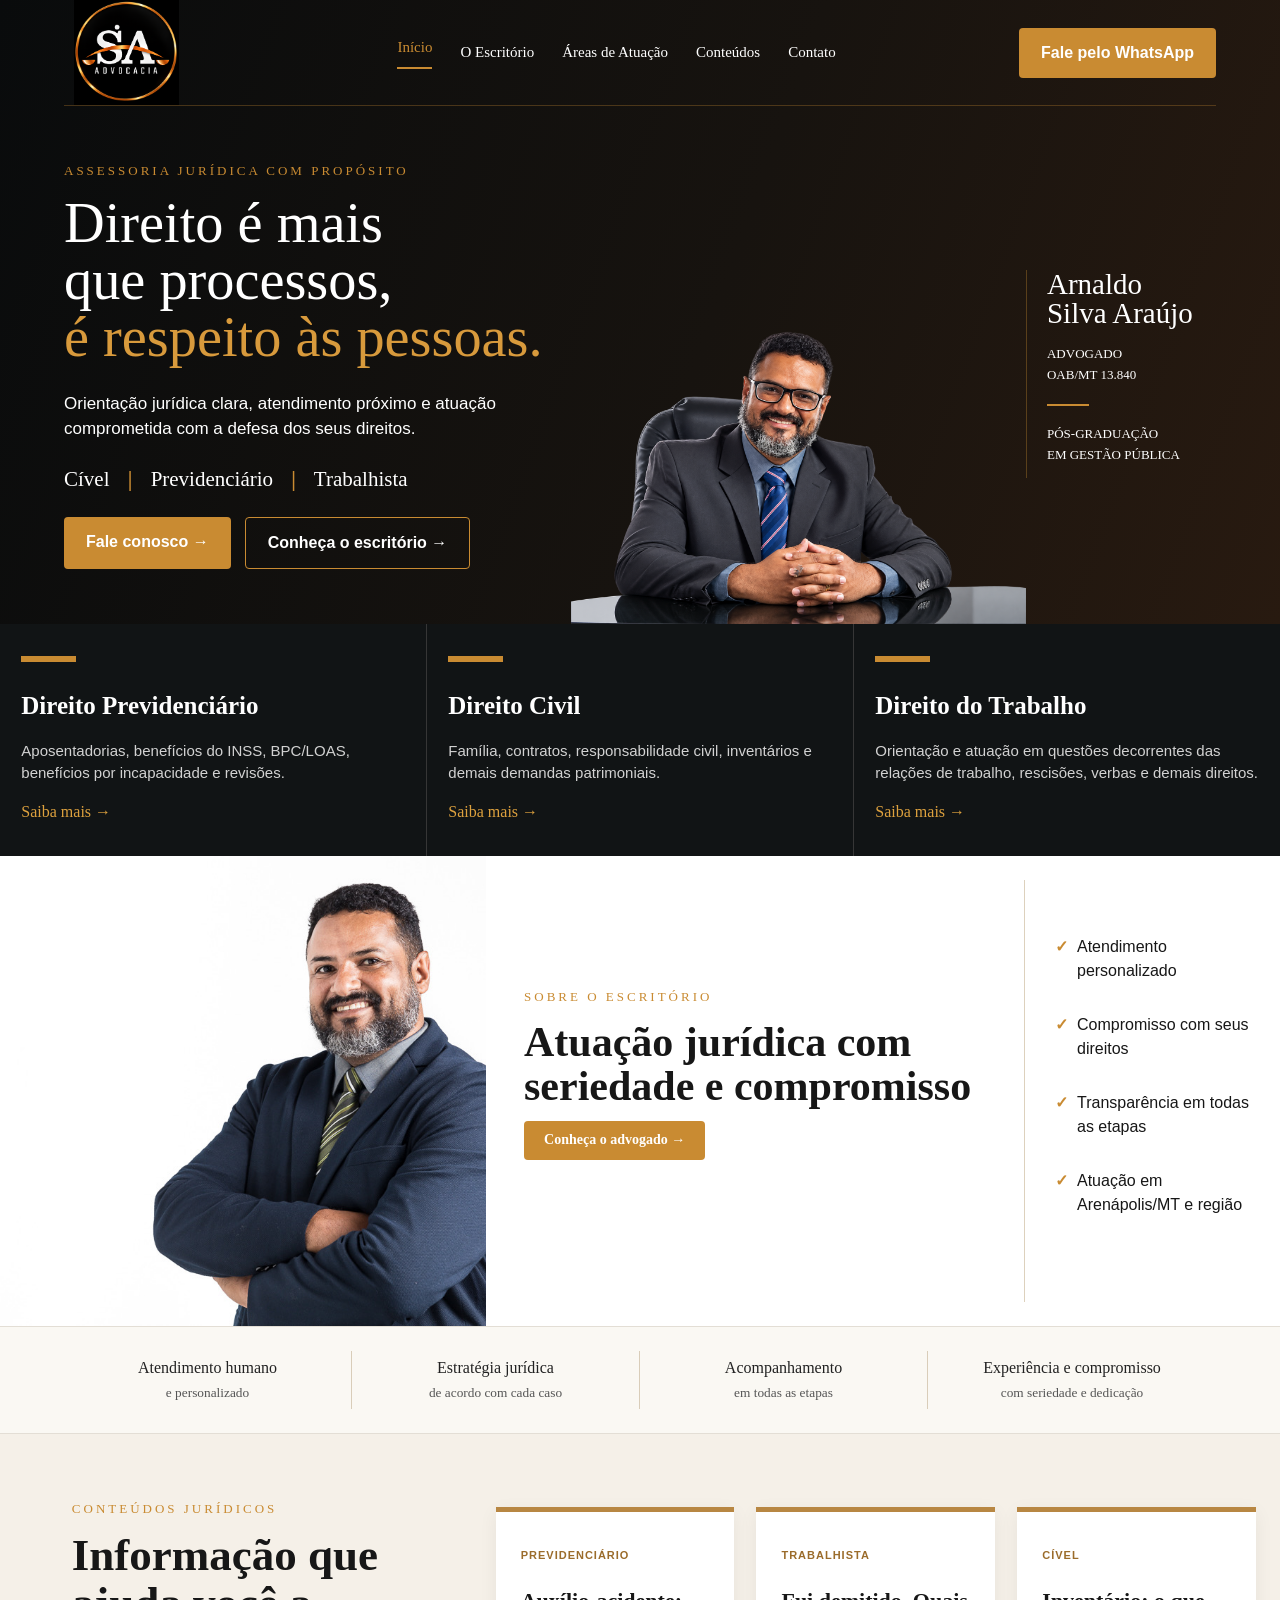
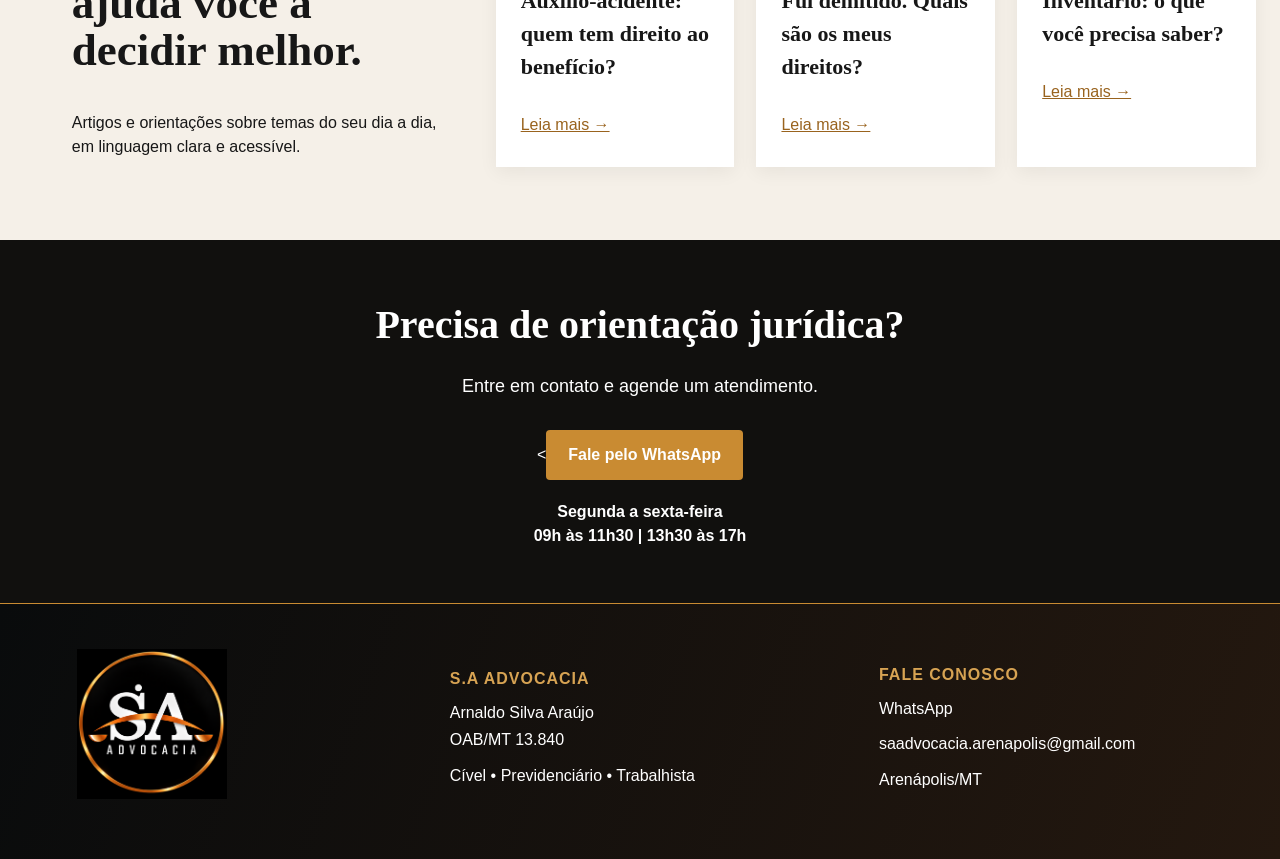
==== index.html @ 2d36e636 "Update index.html" ====
<!doctype html><html lang="pt-BR"><head><meta charset="utf-8"><meta name="viewport" content="width=device-width,initial-scale=1"><title>S.A Advocacia | Arenápolis/MT</title><meta name="description" content="S.A Advocacia — atuação Cível, Previdenciária e Trabalhista em Arenápolis/MT."><link rel="stylesheet" href="style.css"></head><body>
<header class="hero" id="inicio"><nav><img src="logo.png" class="logo"><div class="links"><a href="#inicio">Início</a><a href="#escritorio">O Escritório</a><a href="#areas">Áreas de Atuação</a><a href="#conteudos">Conteúdos</a><a href="#contato">Contato</a></div><a class="btn" href="https://wa.me/5565999632286">Fale pelo WhatsApp</a></nav><div class="hero-grid"><div><span class="eyebrow">ASSESSORIA JURÍDICA COM PROPÓSITO</span><h1>Direito é mais<br>que processos,<br><em>é respeito às pessoas.</em></h1><p>Orientação jurídica clara, atendimento próximo e atuação comprometida com a defesa dos seus direitos.</p><div class="areas-inline">Cível <b>|</b> Previdenciário <b>|</b> Trabalhista</div><div class="actions"><a class="btn" href="https://wa.me/5565999632286">Fale conosco →</a><a class="btn outline" href="#escritorio">Conheça o escritório →</a></div></div><div class="portrait"><img src="arnaldo-sentado-mesa-final.png.png" alt="Arnaldo Silva Araújo"><aside><h2>Arnaldo<br>Silva Araújo</h2><p>ADVOGADO<br>OAB/MT 13.840</p><hr><p>PÓS-GRADUAÇÃO<br>EM GESTÃO PÚBLICA</p></aside></div></div></header>
<section id="areas" class="light"><div class="section-head"><div><span class="eyebrow">ÁREAS DE ATUAÇÃO</span><h2>Como podemos<br>ajudar você?</h2></div><p>Atuação jurídica com seriedade, foco na solução e respeito às pessoas.</p></div><div class="cards"><article><div class="card-img previd"></div><h3>Direito Previdenciário</h3><p>Aposentadorias, benefícios do INSS, BPC/LOAS, benefícios por incapacidade e revisões.</p><a href="#contato">Saiba mais →</a></article><article><div class="card-img civil"></div><h3>Direito Civil</h3><p>Família, contratos, responsabilidade civil, inventários e demais demandas patrimoniais.</p><a href="#contato">Saiba mais →</a></article><article><div class="card-img trabalho"></div><h3>Direito do Trabalho</h3><p>Orientação e atuação em questões decorrentes das relações de trabalho, rescisões, verbas e demais direitos.</p><a href="#contato">Saiba mais →</a></article></div></section>
<section id="escritorio" class="about"><img src="arnaldo-bracos-cruzados.jpg" alt="Arnaldo Silva Araújo"><div><span class="eyebrow">SOBRE O ESCRITÓRIO</span><h2>Atuação jurídica com<br>seriedade e compromisso<A S.A Advocacia, sob a responsabilidade do advogado Arnaldo Silva Araújo – OAB/MT 13.840, presta atendimento nas áreas Cível, Previdenciária e Trabalhista, com orientação jurídica clara, atendimento próximo e atuação comprometida com a defesa dos direitos de seus clientes.</p><a class="btn" href="#contato">Conheça o advogado →</a></div><ul><li>Atendimento personalizado</li><li>Compromisso com seus direitos</li><li>Transparência em todas as etapas</li><li>Atuação em Arenápolis/MT e região</li></ul></section>
<section class="features"><div>Atendimento humano<br><small>e personalizado</small></div><div>Estratégia jurídica<br><small>de acordo com cada caso</small></div><div>Acompanhamento<br><small>em todas as etapas</small></div><div>Experiência e compromisso<br><small>com seriedade e dedicação</small></div></section>
<section id="conteudos" class="content light"><div><span class="eyebrow">CONTEÚDOS JURÍDICOS</span><h2>Informação que<br>ajuda você a decidir melhor.</h2><p>Artigos e orientações sobre temas do seu dia a dia, em linguagem clara e acessível.</p></div><div class="posts"><article><b>PREVIDENCIÁRIO</b><h3>Auxílio-acidente: quem tem direito ao benefício?</h3><a href="auxilio-acidente.html">Leia mais →</a></article><article><b>TRABALHISTA</b><h3>Fui demitido. Quais são os meus direitos?</h3><a href="demissao-direitos.html">Leia mais →</a></article><article><b>CÍVEL</b><h3>Inventário: o que você precisa saber?</h3><a href="inventario.html">Leia mais →</a></article></div></section>
<section class="cta"><h2>Precisa de orientação jurídica?</h2><p>Entre em contato e agende um atendimento.</p><<a class="btn" href="https://wa.me/5565999632286" target="_blank">Fale pelo WhatsApp</a><strong>Segunda a sexta-feira<br>09h às 11h30 | 13h30 às 17h</strong></section>
<footer id="contato"><img src="logo.png" class="footer-logo"><div><b>S.A ADVOCACIA</b><p>Arnaldo Silva Araújo<br>OAB/MT 13.840</p><p>Cível • Previdenciário • Trabalhista</p></div><div><b>FALE CONOSCO</b><p>WhatsApp</p><p><a href="https://mail.google.com/mail/?view=cm&fs=1&to=saadvocacia.arenapolis@gmail.com">saadvocacia.arenapolis@gmail.com</a></p><p>Arenápolis/MT</p></div></footer>
</body></html>
---- style.css ----
:root{
  --gold:#c98b32;
  --cream:#f5f0e8;
  --black:#090b0c;
  --brown:#24180f;
  --white:#fff;
  --text:#171717;
}

*{box-sizing:border-box}

html{scroll-behavior:smooth}

body{
  margin:0;
  font-family:Arial,Helvetica,sans-serif;
  color:var(--text);
  background:var(--cream);
  line-height:1.5;
}

h1,h2,h3{
  font-family:Georgia,"Times New Roman",serif;
  margin-top:0;
}

a{
  text-decoration:none;
  color:inherit;
}

img{
  max-width:100%;
  display:block;
}

/* =========================
   TOPO / HERO
========================= */

.hero{
  background:linear-gradient(110deg,#090b0c 0%,#17130f 55%,#281a10 100%);
  color:white;
  padding:0 5%;
  overflow:hidden;
}

.hero nav{
  max-width:1400px;
  margin:0 auto;
  min-height:105px;
  display:grid;
  grid-template-columns:150px 1fr auto;
  align-items:center;
  gap:30px;
  border-bottom:1px solid rgba(201,139,50,.30);
}

.logo{
  width:125px;
  height:105px;
  object-fit:contain;
}

.links{
  display:flex;
  justify-content:center;
  align-items:center;
  gap:28px;
  font-family:Georgia,"Times New Roman",serif;
  font-size:15px;
}

.links a:first-child{
  color:var(--gold);
  border-bottom:2px solid var(--gold);
  padding-bottom:8px;
}

.btn{
  display:inline-block;
  background:var(--gold);
  color:white;
  padding:13px 22px;
  border-radius:4px;
  font-weight:600;
}

.hero-grid{
  max-width:1400px;
  margin:0 auto;
  display:grid;
  grid-template-columns:44% 56%;
  align-items:end;
  min-height:570px;
}

.hero-grid>div:first-child{
  padding:55px 20px 55px 0;
  position:relative;
  z-index:2;
}

.eyebrow{
  display:block;
  color:var(--gold);
  text-transform:uppercase;
  letter-spacing:3px;
  font-family:Georgia,"Times New Roman",serif;
  font-size:13px;
  margin-bottom:14px;
}

.hero h1{
  font-size:clamp(46px,4.4vw,72px);
  line-height:1.02;
  margin:0 0 24px;
  font-weight:normal;
}

.hero h1 em{
  color:#d89a3c;
  font-style:normal;
}

.hero-grid>div:first-child>p{
  font-size:17px;
  max-width:560px;
  margin:0 0 22px;
}

.areas-inline{
  font-family:Georgia,"Times New Roman",serif;
  font-size:21px;
  margin:22px 0;
}

.areas-inline b{
  color:var(--gold);
  margin:0 13px;
}

.actions{
  display:flex;
  gap:14px;
  flex-wrap:wrap;
}

.btn.outline{
  background:transparent;
  border:1px solid var(--gold);
}

.portrait{
  position:relative;
  height:570px;
  display:grid;
  grid-template-columns:minmax(0,1fr) 190px;
  align-items:end;
}

.portrait>img{
  width:100%;
  height:570px;
  object-fit:contain;
  object-position:center bottom;
}

.portrait aside{
  align-self:center;
  padding-left:20px;
  border-left:1px solid rgba(201,139,50,.35);
}

.portrait aside h2{
  font-size:29px;
  line-height:1;
  font-weight:normal;
  margin-bottom:16px;
}

.portrait aside p{
  font-family:Georgia,"Times New Roman",serif;
  font-size:13px;
  line-height:1.6;
}

.portrait aside hr{
  width:42px;
  margin:18px 0;
  border:0;
  border-top:2px solid var(--gold);
}

/* =========================
   ÁREAS DE ATUAÇÃO
========================= */

.light{
  background:var(--cream);
}

#areas{
  padding:65px 6%;
}

.section-head{
  max-width:1400px;
  margin:0 auto 35px;
  display:flex;
  justify-content:space-between;
  align-items:end;
  gap:50px;
}

.section-head h2{
  font-size:48px;
  line-height:1.05;
  margin-bottom:0;
}

.section-head>p{
  max-width:430px;
}

.cards{
  max-width:1400px;
  margin:0 auto;
  display:grid;
  grid-template-columns:repeat(3,1fr);
  gap:1px;
  background:#363636;
}

.cards article{
  background:#111415;
  color:white;
  padding:28px 32px;
  min-height:245px;
}

.card-img{
  height:6px;
  width:55px;
  background:var(--gold);
  margin-bottom:25px;
}

.cards h3{
  font-size:25px;
  margin-bottom:12px;
}

.cards p{
  color:#d2d2d2;
  font-size:15px;
}

.cards a{
  color:#dda13e;
  font-family:Georgia,"Times New Roman",serif;
}

/* =========================
   SOBRE O ESCRITÓRIO
========================= */

.about{
  background:white;
  display:grid;
  grid-template-columns:38% 42% 20%;
  align-items:stretch;
}

.about>img{
  width:100%;
  height:470px;
  object-fit:cover;
  object-position:center top;
}

.about>div{
  padding:65px 7%;
  align-self:center;
}

.about h2{
  font-size:42px;
  line-height:1.05;
}

.about>div p{
  font-size:15px;
  margin-bottom:25px;
}

.about ul{
  list-style:none;
  padding:55px 30px;
  margin:0;
  align-self:center;
  border-left:1px solid #ddd1bd;
}
.about .btn{
  display:inline-block;
  padding:12px 20px;
  font-size:14px;
  width:auto;
}
.about li{
  margin:0 0 30px;
  padding-left:22px;
  position:relative;
}

.about li:before{
  content:"✓";
  color:var(--gold);
  font-weight:bold;
  position:absolute;
  left:0;
}

/* =========================
   DIFERENCIAIS
========================= */

.features{
  display:grid;
  grid-template-columns:repeat(4,1fr);
  background:#faf8f3;
  color:#222;
  padding:24px 5%;
  border-top:1px solid #e3ded5;
  border-bottom:1px solid #e3ded5;
  text-align:center;
  gap:0;
}

.features>div{
  padding:5px 20px;
  border-right:1px solid #d9cdb9;
  font-family:Georgia,"Times New Roman",serif;
}

.features>div:last-child{
  border-right:0;
}

.features small{
  color:#555;
}

/* =========================
   CONTEÚDOS
========================= */

.content{
  padding:65px 5%;
  display:grid;
  grid-template-columns:34% 66%;
  gap:40px;
  align-items:center;
}

.content>div:first-child{
  padding-left:2%;
}

.content h2{
  font-size:45px;
  line-height:1.05;
}

.posts{
  display:grid;
  grid-template-columns:repeat(3,1fr);
  gap:22px;
}

.posts article{
  background:white;
  padding:30px 25px;
  min-height:210px;
  box-shadow:0 5px 18px rgba(0,0,0,.06);
  border-top:5px solid #b88743;
}

.posts b{
  color:#9b6c2b;
  font-size:11px;
  letter-spacing:1px;
}

.posts h3{
  font-size:22px;
  margin:18px 0 30px;
}

.posts a{
  color:#99631e;
  text-decoration:underline;
}

/* =========================
   CHAMADA
========================= */

.cta{
  background:#11100e;
  color:white;
  text-align:center;
  padding:55px 7%;
  border-bottom:1px solid var(--gold);
}

.cta h2{
  font-size:40px;
  margin-bottom:10px;
}

.cta p{
  font-size:18px;
}

.cta .btn{
  margin:12px 0 20px;
}

.cta strong{
  display:block;
  font-size:16px;
}

/* =========================
   RODAPÉ
========================= */

footer{
  background:linear-gradient(110deg,#090b0c,#24180f);
  color:white;
  padding:45px 6%;
  display:grid;
  grid-template-columns:30% 35% 35%;
  align-items:center;
  gap:35px;
}

.footer-logo{
  width:150px;
  height:auto;
  margin-bottom:15px;
}

footer b{
  color:#d7a353;
  letter-spacing:1px;
}

footer p{
  line-height:1.7;
  margin:8px 0;
}

/* =========================
   TABLET
========================= */

@media(max-width:1000px){

  .links{
    gap:14px;
    font-size:13px;
  }

  .hero-grid{
    grid-template-columns:48% 52%;
  }

  .portrait{
    grid-template-columns:1fr;
  }

  .portrait aside{
    display:none;
  }

  .about{
    grid-template-columns:40% 60%;
  }

  .about ul{
    grid-column:1/-1;
    display:grid;
    grid-template-columns:repeat(2,1fr);
    border-left:0;
    border-top:1px solid #ddd1bd;
    padding:30px 7%;
  }

  .content{
    grid-template-columns:1fr;
  }
}

/* =========================
   CELULAR
========================= */

@media(max-width:750px){

  .hero{
    padding:0 5%;
  }

  .hero nav{
    min-height:85px;
    grid-template-columns:90px 1fr;
  }

  .logo{
    width:85px;
    height:80px;
  }

  .links{
    display:none;
  }

  .hero nav>.btn{
    justify-self:end;
    padding:10px 12px;
    font-size:12px;
  }

  .hero-grid{
    display:block;
    min-height:0;
  }

  .hero-grid>div:first-child{
    padding:40px 0 20px;
  }

  .hero h1{
    font-size:43px;
  }

  .hero-grid>div:first-child>p{
    font-size:16px;
  }

  .areas-inline{
    font-size:17px;
  }

  .portrait{
    display:block;
    height:auto;
  }

  .portrait>img{
    width:100%;
    max-width:430px;
    height:auto;
    margin:0 auto;
    object-fit:contain;
  }

  .portrait aside{
    display:none;
  }

  #areas{
    padding:50px 6%;
  }

  .section-head{
    display:block;
  }

  .section-head h2{
    font-size:38px;
  }

  .cards{
    grid-template-columns:1fr;
    gap:1px;
  }

  .about{
    display:block;
  }

  .about>img{
    width:100%;
    height:auto;
    max-height:520px;
    object-fit:cover;
  }

  .about>div{
    padding:45px 7%;
  }

  .about h2{
    font-size:36px;
  }

  .about ul{
    display:block;
    padding:35px 8%;
  }

  .features{
    grid-template-columns:1fr 1fr;
  }

  .features>div{
    border-right:0;
    border-bottom:1px solid #d9cdb9;
    padding:18px 10px;
  }

  .content{
    display:block;
    padding:50px 7%;
  }

  .content h2{
    font-size:38px;
  }

  .posts{
    grid-template-columns:1fr;
    margin-top:35px;
  }

  .cta h2{
    font-size:34px;
  }

  footer{
    grid-template-columns:1fr;
    text-align:center;
  }

  .footer-logo{
    margin:0 auto 18px;
  }
}
/* AJUSTES PARA APROXIMAR DO MODELO */

/* Remove o grande cabecalho da area de atuacao */
#areas .section-head{
  display:none;
}

/* Transforma as areas em faixa compacta */
#areas{
  padding:0;
  background:#111415;
}

#areas .cards{
  max-width:none;
  width:100%;
  grid-template-columns:repeat(3,1fr);
}

#areas .cards article{
  min-height:210px;
  padding:32px 5%;
}

/* Deixa o topo mais compacto */
.hero-grid{
  min-height:500px;
}

.portrait{
  height:500px;
}

.portrait>img{
  height:500px;
}

/* CELULAR */
@media(max-width:750px){

  #areas .cards{
    grid-template-columns:1fr;
  }

  .hero-grid{
    min-height:0;
  }

  .portrait{
    height:auto;
  }

  .portrait>img{
    height:auto;
  }
}
/* BLOCO DO AUTOR NOS ARTIGOS */
.autor-artigo {
  display: flex;
  align-items: center;
  gap: 30px;
  margin-top: 55px;
  padding: 30px;
  background: #111827;
  color: white;
}

.autor-artigo img {
  width: 190px;
  max-width: 40%;
}

.autor-artigo h3 {
  font-size: 25px;
  margin-bottom: 8px;
}

@media (max-width: 700px) {
  .autor-artigo {
    flex-direction: column;
    text-align: center;
  }

  .autor-artigo img {
    max-width: 220px;
    width: 100%;
  }
}
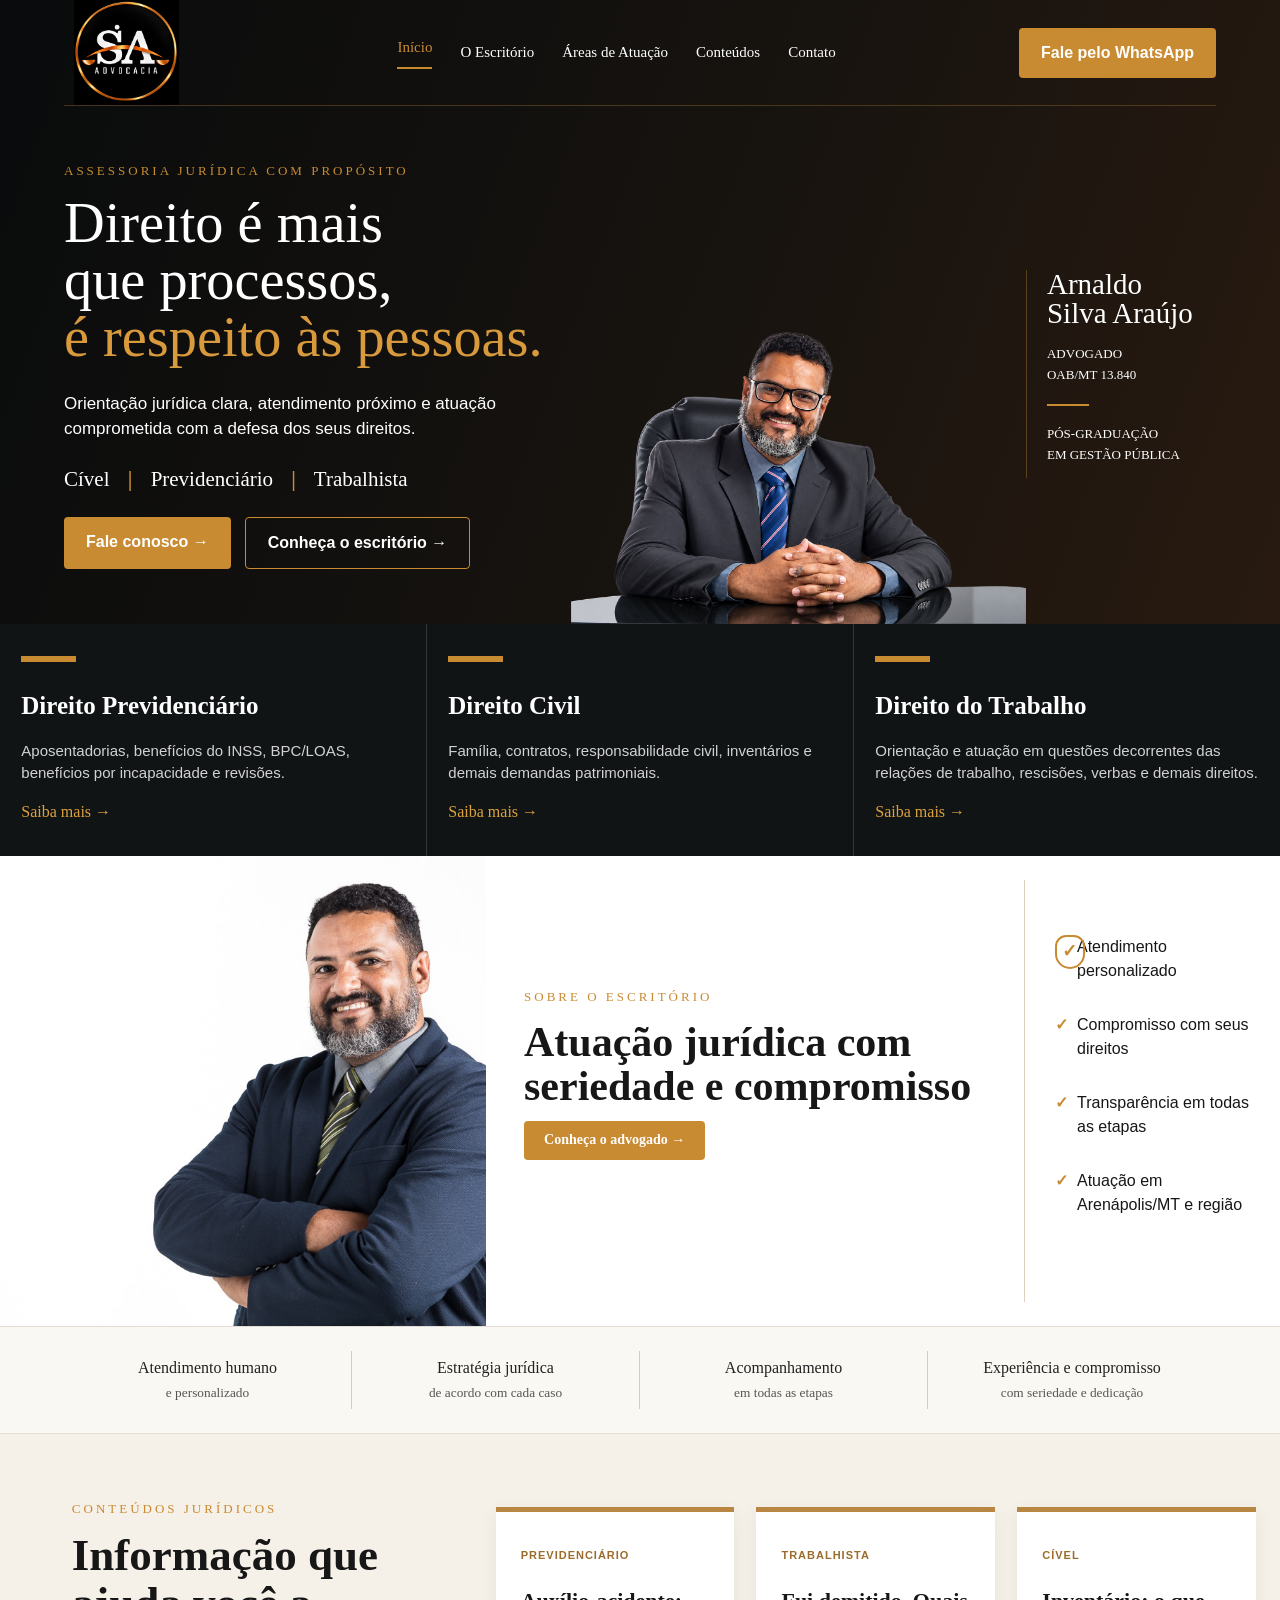
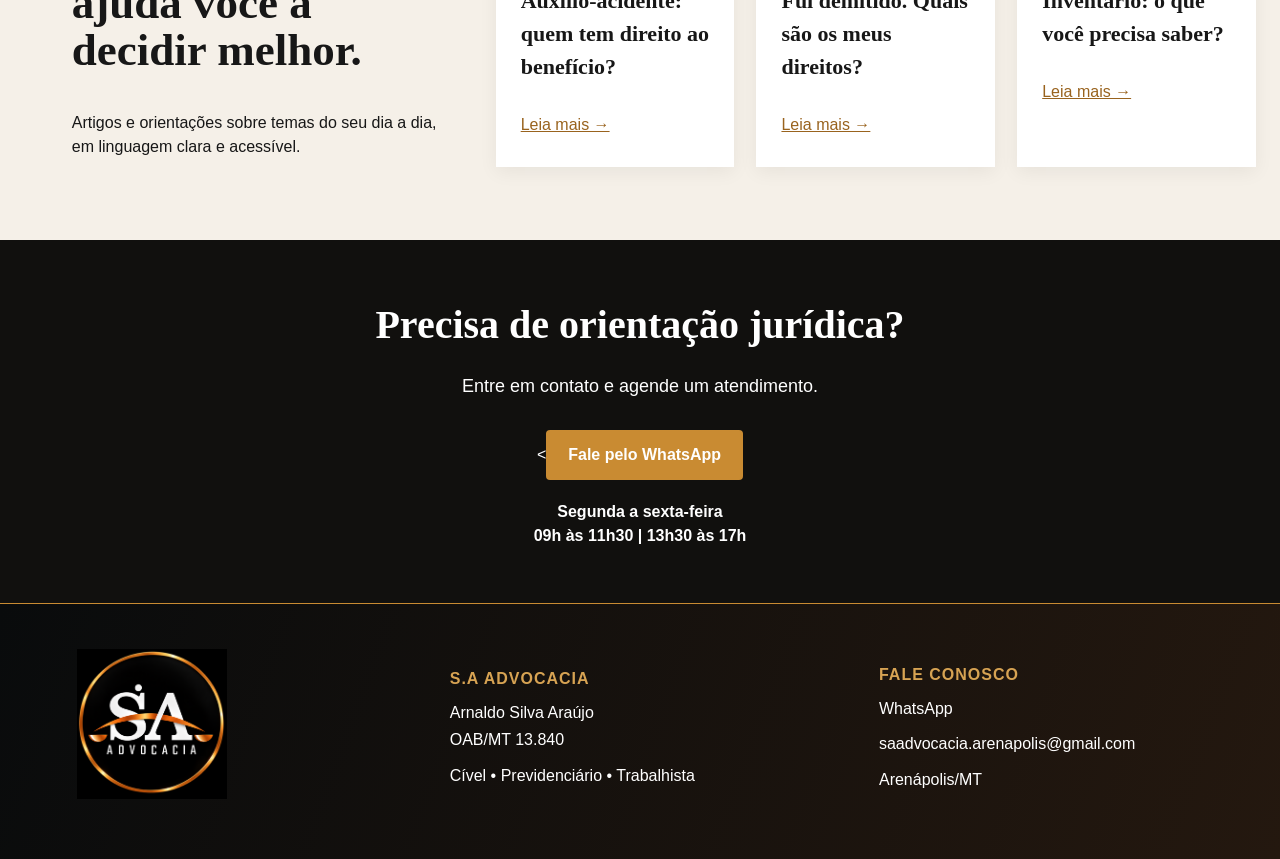
==== commit a7d36b24: "Update index.html" ====
--- a/index.html
+++ b/index.html
@@ -1,9 +1,9 @@
 <!doctype html><html lang="pt-BR"><head><meta charset="utf-8"><meta name="viewport" content="width=device-width,initial-scale=1"><title>S.A Advocacia | Arenápolis/MT</title><meta name="description" content="S.A Advocacia — atuação Cível, Previdenciária e Trabalhista em Arenápolis/MT."><link rel="stylesheet" href="style.css"></head><body>
 <header class="hero" id="inicio"><nav><img src="logo.png" class="logo"><div class="links"><a href="#inicio">Início</a><a href="#escritorio">O Escritório</a><a href="#areas">Áreas de Atuação</a><a href="#conteudos">Conteúdos</a><a href="#contato">Contato</a></div><a class="btn" href="https://wa.me/5565999632286">Fale pelo WhatsApp</a></nav><div class="hero-grid"><div><span class="eyebrow">ASSESSORIA JURÍDICA COM PROPÓSITO</span><h1>Direito é mais<br>que processos,<br><em>é respeito às pessoas.</em></h1><p>Orientação jurídica clara, atendimento próximo e atuação comprometida com a defesa dos seus direitos.</p><div class="areas-inline">Cível <b>|</b> Previdenciário <b>|</b> Trabalhista</div><div class="actions"><a class="btn" href="https://wa.me/5565999632286">Fale conosco →</a><a class="btn outline" href="#escritorio">Conheça o escritório →</a></div></div><div class="portrait"><img src="arnaldo-sentado-mesa-final.png.png" alt="Arnaldo Silva Araújo"><aside><h2>Arnaldo<br>Silva Araújo</h2><p>ADVOGADO<br>OAB/MT 13.840</p><hr><p>PÓS-GRADUAÇÃO<br>EM GESTÃO PÚBLICA</p></aside></div></div></header>
 <section id="areas" class="light"><div class="section-head"><div><span class="eyebrow">ÁREAS DE ATUAÇÃO</span><h2>Como podemos<br>ajudar você?</h2></div><p>Atuação jurídica com seriedade, foco na solução e respeito às pessoas.</p></div><div class="cards"><article><div class="card-img previd"></div><h3>Direito Previdenciário</h3><p>Aposentadorias, benefícios do INSS, BPC/LOAS, benefícios por incapacidade e revisões.</p><a href="#contato">Saiba mais →</a></article><article><div class="card-img civil"></div><h3>Direito Civil</h3><p>Família, contratos, responsabilidade civil, inventários e demais demandas patrimoniais.</p><a href="#contato">Saiba mais →</a></article><article><div class="card-img trabalho"></div><h3>Direito do Trabalho</h3><p>Orientação e atuação em questões decorrentes das relações de trabalho, rescisões, verbas e demais direitos.</p><a href="#contato">Saiba mais →</a></article></div></section>
-<section id="escritorio" class="about"><img src="arnaldo-bracos-cruzados.jpg" alt="Arnaldo Silva Araújo"><div><span class="eyebrow">SOBRE O ESCRITÓRIO</span><h2>Atuação jurídica com<br>seriedade e compromisso<A S.A Advocacia, sob a responsabilidade do advogado Arnaldo Silva Araújo – OAB/MT 13.840, presta atendimento nas áreas Cível, Previdenciária e Trabalhista, com orientação jurídica clara, atendimento próximo e atuação comprometida com a defesa dos direitos de seus clientes.</p><a class="btn" href="#contato">Conheça o advogado →</a></div><ul><li>Atendimento personalizado</li><li>Compromisso com seus direitos</li><li>Transparência em todas as etapas</li><li>Atuação em Arenápolis/MT e região</li></ul></section>
+<section id="escritorio" class="about"><img src="arnaldo-bracos-cruzados.jpg" alt="Arnaldo Silva Araújo"><div><span class="eyebrow">SOBRE O ESCRITÓRIO</span><h2>Atuação jurídica com<br>seriedade e compromisso<A S.A Advocacia, sob a responsabilidade do advogado Arnaldo Silva Araújo – OAB/MT 13.840, presta atendimento nas áreas Cível, Previdenciária e Trabalhista, com orientação jurídica clara, atendimento próximo e atuação comprometida com a defesa dos direitos de seus clientes.</p><a class="btn" href="#contato">Conheça o advogado →</a></div><ul><li class="item-icone icone-escudo">Atendimento personalizado</li><li>Compromisso com seus direitos</li><li>Transparência em todas as etapas</li><li>Atuação em Arenápolis/MT e região</li></ul></section>
 <section class="features"><div>Atendimento humano<br><small>e personalizado</small></div><div>Estratégia jurídica<br><small>de acordo com cada caso</small></div><div>Acompanhamento<br><small>em todas as etapas</small></div><div>Experiência e compromisso<br><small>com seriedade e dedicação</small></div></section>
 <section id="conteudos" class="content light"><div><span class="eyebrow">CONTEÚDOS JURÍDICOS</span><h2>Informação que<br>ajuda você a decidir melhor.</h2><p>Artigos e orientações sobre temas do seu dia a dia, em linguagem clara e acessível.</p></div><div class="posts"><article><b>PREVIDENCIÁRIO</b><h3>Auxílio-acidente: quem tem direito ao benefício?</h3><a href="auxilio-acidente.html">Leia mais →</a></article><article><b>TRABALHISTA</b><h3>Fui demitido. Quais são os meus direitos?</h3><a href="demissao-direitos.html">Leia mais →</a></article><article><b>CÍVEL</b><h3>Inventário: o que você precisa saber?</h3><a href="inventario.html">Leia mais →</a></article></div></section>
 <section class="cta"><h2>Precisa de orientação jurídica?</h2><p>Entre em contato e agende um atendimento.</p><<a class="btn" href="https://wa.me/5565999632286" target="_blank">Fale pelo WhatsApp</a><strong>Segunda a sexta-feira<br>09h às 11h30 | 13h30 às 17h</strong></section>
-<footer id="contato"><img src="logo.png" class="footer-logo"><div><b>S.A ADVOCACIA</b><p>Arnaldo Silva Araújo<br>OAB/MT 13.840</p><p>Cível • Previdenciário • Trabalhista</p></div><div><b>FALE CONOSCO</b><p>WhatsApp</p><p><a href="https://mail.google.com/mail/?view=cm&fs=1&to=saadvocacia.arenapolis@gmail.com">saadvocacia.arenapolis@gmail.com</a></p><p>Arenápolis/MT</p></div></footer>
+<footer id="contato"><img src="logo.png" class="footer-logo"><div><b>S.A ADVOCACIA</b><p>Arnaldo Silva Araújo<br>OAB/MT 13.840</p><p>Cível • Previdenciário • Trabalhista</p></div><div><b>FALE CONOSCO</b><p><a href="https://wa.me/5565999632286" target="_blank">WhatsApp</a></p><p><a href="https://mail.google.com/mail/?view=cm&fs=1&to=saadvocacia.arenapolis@gmail.com">saadvocacia.arenapolis@gmail.com</a></p><p>Arenápolis/MT</p></div></footer>
 </body></html>
--- a/style.css
+++ b/style.css
@@ -737,3 +737,19 @@
     width: 100%;
   }
 }
+/* ESCUDO DOURADO - ATENDIMENTO PERSONALIZADO */
+.icone-escudo::before {
+  content: "✓";
+  display: inline-flex;
+  align-items: center;
+  justify-content: center;
+  width: 30px;
+  height: 34px;
+  margin-right: 16px;
+  color: #c98b32;
+  font-size: 18px;
+  font-weight: bold;
+  border: 2px solid #c98b32;
+  border-radius: 12px 12px 16px 16px;
+  box-sizing: border-box;
+}
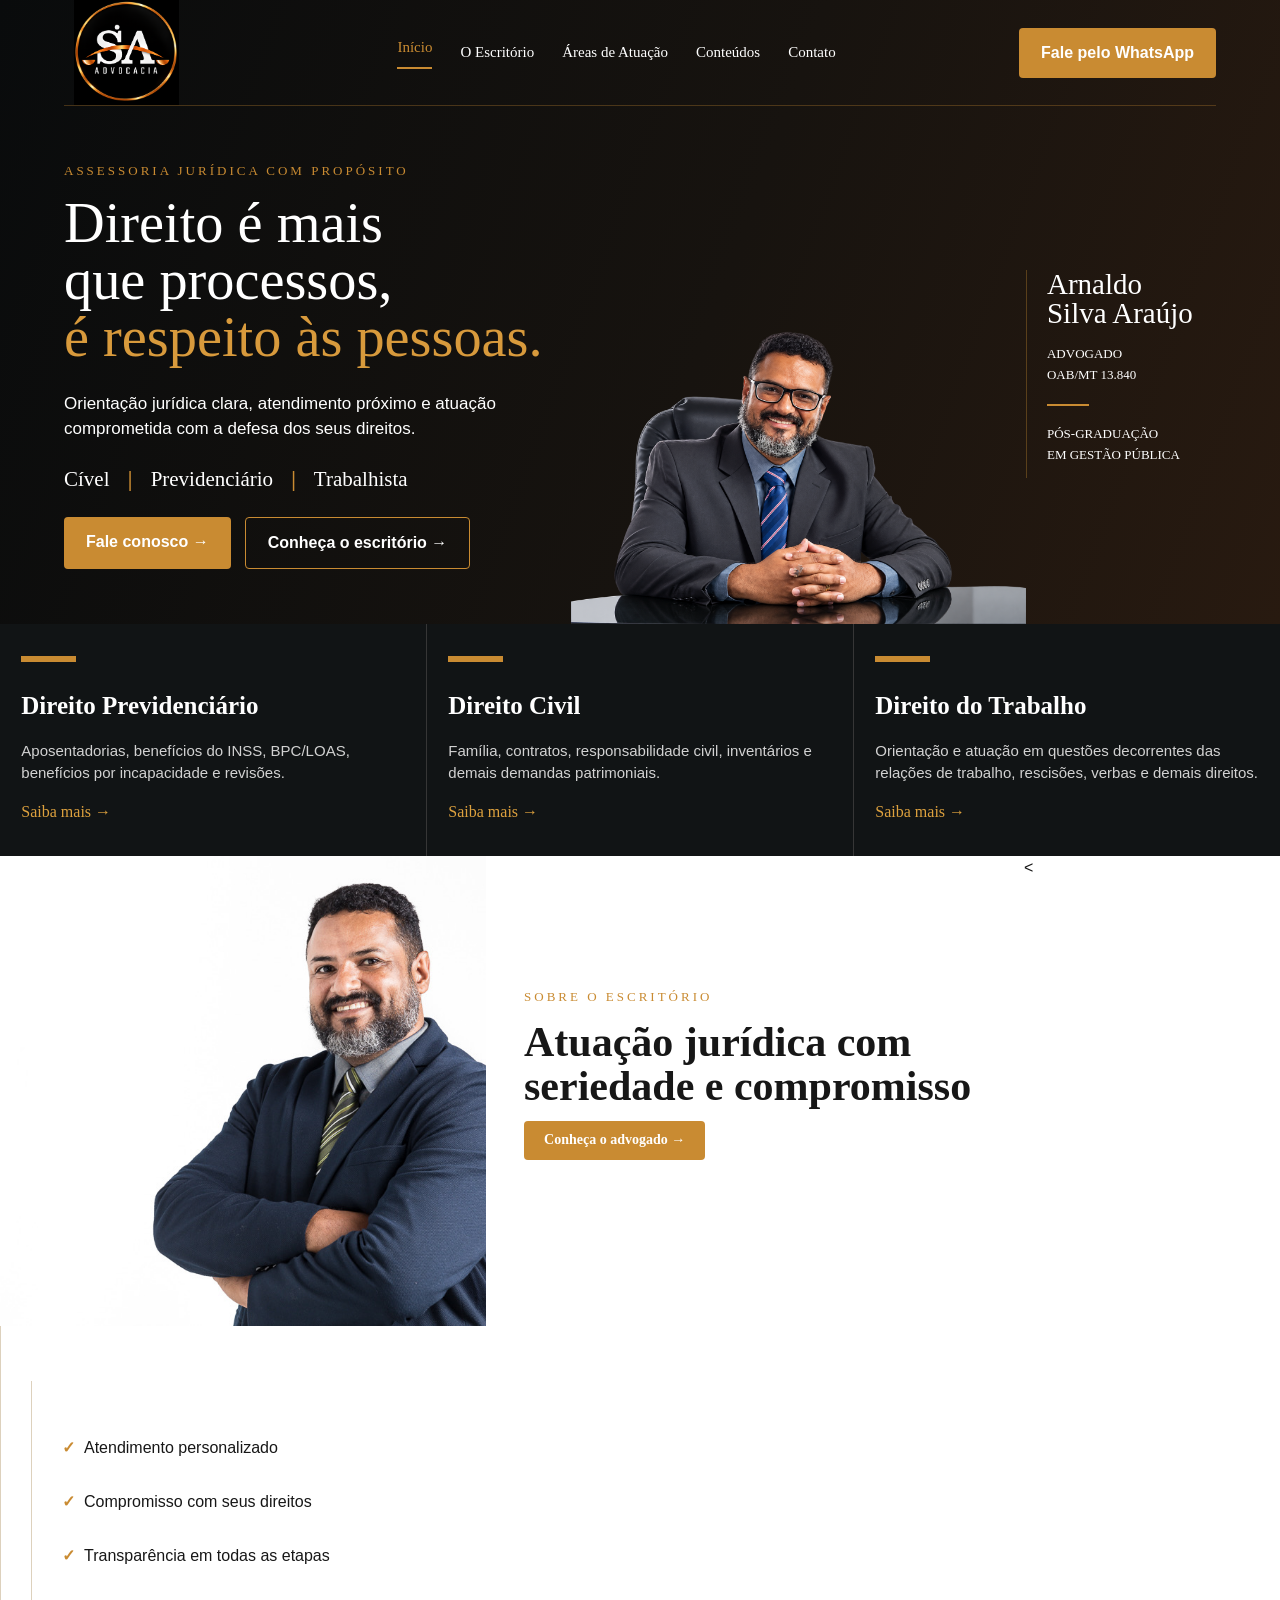
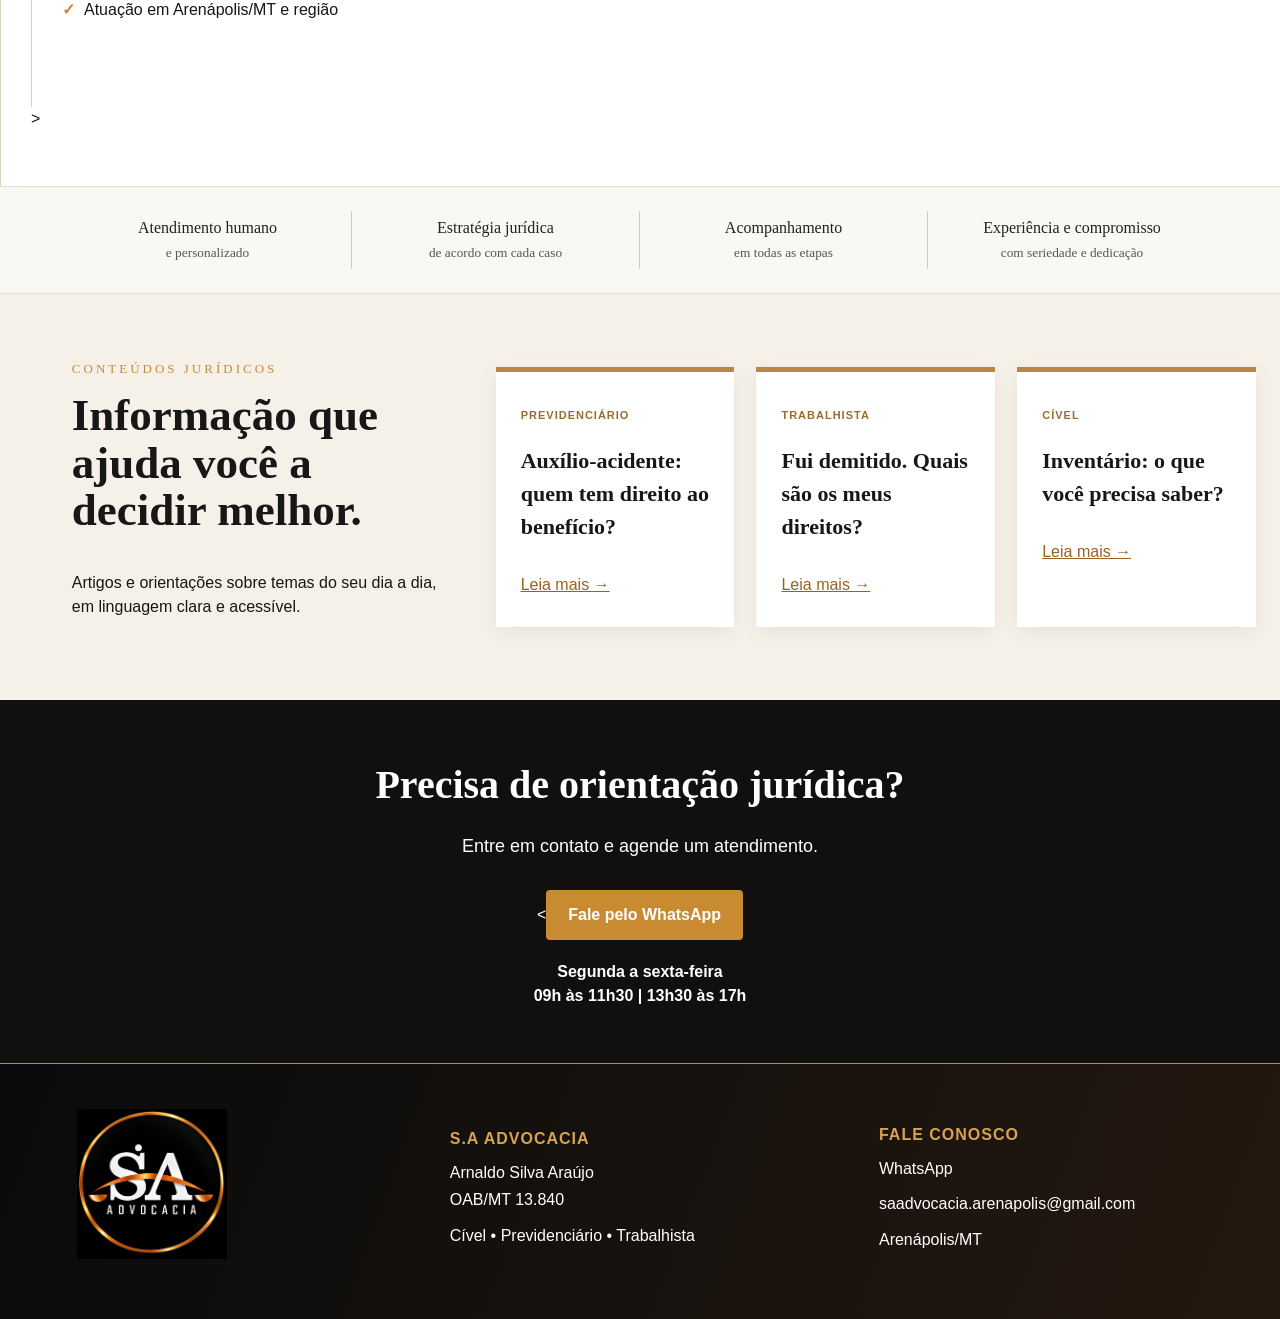
==== commit 1acf9702: "Update index.html" ====
--- a/index.html
+++ b/index.html
@@ -1,7 +1,12 @@
 <!doctype html><html lang="pt-BR"><head><meta charset="utf-8"><meta name="viewport" content="width=device-width,initial-scale=1"><title>S.A Advocacia | Arenápolis/MT</title><meta name="description" content="S.A Advocacia — atuação Cível, Previdenciária e Trabalhista em Arenápolis/MT."><link rel="stylesheet" href="style.css"></head><body>
 <header class="hero" id="inicio"><nav><img src="logo.png" class="logo"><div class="links"><a href="#inicio">Início</a><a href="#escritorio">O Escritório</a><a href="#areas">Áreas de Atuação</a><a href="#conteudos">Conteúdos</a><a href="#contato">Contato</a></div><a class="btn" href="https://wa.me/5565999632286">Fale pelo WhatsApp</a></nav><div class="hero-grid"><div><span class="eyebrow">ASSESSORIA JURÍDICA COM PROPÓSITO</span><h1>Direito é mais<br>que processos,<br><em>é respeito às pessoas.</em></h1><p>Orientação jurídica clara, atendimento próximo e atuação comprometida com a defesa dos seus direitos.</p><div class="areas-inline">Cível <b>|</b> Previdenciário <b>|</b> Trabalhista</div><div class="actions"><a class="btn" href="https://wa.me/5565999632286">Fale conosco →</a><a class="btn outline" href="#escritorio">Conheça o escritório →</a></div></div><div class="portrait"><img src="arnaldo-sentado-mesa-final.png.png" alt="Arnaldo Silva Araújo"><aside><h2>Arnaldo<br>Silva Araújo</h2><p>ADVOGADO<br>OAB/MT 13.840</p><hr><p>PÓS-GRADUAÇÃO<br>EM GESTÃO PÚBLICA</p></aside></div></div></header>
 <section id="areas" class="light"><div class="section-head"><div><span class="eyebrow">ÁREAS DE ATUAÇÃO</span><h2>Como podemos<br>ajudar você?</h2></div><p>Atuação jurídica com seriedade, foco na solução e respeito às pessoas.</p></div><div class="cards"><article><div class="card-img previd"></div><h3>Direito Previdenciário</h3><p>Aposentadorias, benefícios do INSS, BPC/LOAS, benefícios por incapacidade e revisões.</p><a href="#contato">Saiba mais →</a></article><article><div class="card-img civil"></div><h3>Direito Civil</h3><p>Família, contratos, responsabilidade civil, inventários e demais demandas patrimoniais.</p><a href="#contato">Saiba mais →</a></article><article><div class="card-img trabalho"></div><h3>Direito do Trabalho</h3><p>Orientação e atuação em questões decorrentes das relações de trabalho, rescisões, verbas e demais direitos.</p><a href="#contato">Saiba mais →</a></article></div></section>
-<section id="escritorio" class="about"><img src="arnaldo-bracos-cruzados.jpg" alt="Arnaldo Silva Araújo"><div><span class="eyebrow">SOBRE O ESCRITÓRIO</span><h2>Atuação jurídica com<br>seriedade e compromisso<A S.A Advocacia, sob a responsabilidade do advogado Arnaldo Silva Araújo – OAB/MT 13.840, presta atendimento nas áreas Cível, Previdenciária e Trabalhista, com orientação jurídica clara, atendimento próximo e atuação comprometida com a defesa dos direitos de seus clientes.</p><a class="btn" href="#contato">Conheça o advogado →</a></div><ul><li class="item-icone icone-escudo">Atendimento personalizado</li><li>Compromisso com seus direitos</li><li>Transparência em todas as etapas</li><li>Atuação em Arenápolis/MT e região</li></ul></section>
+<section id="escritorio" class="about"><img src="arnaldo-bracos-cruzados.jpg" alt="Arnaldo Silva Araújo"><div><span class="eyebrow">SOBRE O ESCRITÓRIO</span><h2>Atuação jurídica com<br>seriedade e compromisso<A S.A Advocacia, sob a responsabilidade do advogado Arnaldo Silva Araújo – OAB/MT 13.840, presta atendimento nas áreas Cível, Previdenciária e Trabalhista, com orientação jurídica clara, atendimento próximo e atuação comprometida com a defesa dos direitos de seus clientes.</p><a class="btn" href="#contato">Conheça o advogado →</a></div><<ul class="lista-diferenciais">
+<ul class="lista-diferenciais"><li class="item-icone icone-escudo">Atendimento personalizado</li>
+<li class="item-icone icone-balanca">Compromisso com seus direitos</li>
+<li class="item-icone icone-maos">Transparência em todas as etapas</li>
+<li class="item-icone icone-mapa">Atuação em Arenápolis/MT e região</li>
+</ul>></section>
 <section class="features"><div>Atendimento humano<br><small>e personalizado</small></div><div>Estratégia jurídica<br><small>de acordo com cada caso</small></div><div>Acompanhamento<br><small>em todas as etapas</small></div><div>Experiência e compromisso<br><small>com seriedade e dedicação</small></div></section>
 <section id="conteudos" class="content light"><div><span class="eyebrow">CONTEÚDOS JURÍDICOS</span><h2>Informação que<br>ajuda você a decidir melhor.</h2><p>Artigos e orientações sobre temas do seu dia a dia, em linguagem clara e acessível.</p></div><div class="posts"><article><b>PREVIDENCIÁRIO</b><h3>Auxílio-acidente: quem tem direito ao benefício?</h3><a href="auxilio-acidente.html">Leia mais →</a></article><article><b>TRABALHISTA</b><h3>Fui demitido. Quais são os meus direitos?</h3><a href="demissao-direitos.html">Leia mais →</a></article><article><b>CÍVEL</b><h3>Inventário: o que você precisa saber?</h3><a href="inventario.html">Leia mais →</a></article></div></section>
 <section class="cta"><h2>Precisa de orientação jurídica?</h2><p>Entre em contato e agende um atendimento.</p><<a class="btn" href="https://wa.me/5565999632286" target="_blank">Fale pelo WhatsApp</a><strong>Segunda a sexta-feira<br>09h às 11h30 | 13h30 às 17h</strong></section>
--- a/style.css
+++ b/style.css
@@ -737,19 +737,3 @@
     width: 100%;
   }
 }
-/* ESCUDO DOURADO - ATENDIMENTO PERSONALIZADO */
-.icone-escudo::before {
-  content: "✓";
-  display: inline-flex;
-  align-items: center;
-  justify-content: center;
-  width: 30px;
-  height: 34px;
-  margin-right: 16px;
-  color: #c98b32;
-  font-size: 18px;
-  font-weight: bold;
-  border: 2px solid #c98b32;
-  border-radius: 12px 12px 16px 16px;
-  box-sizing: border-box;
-}
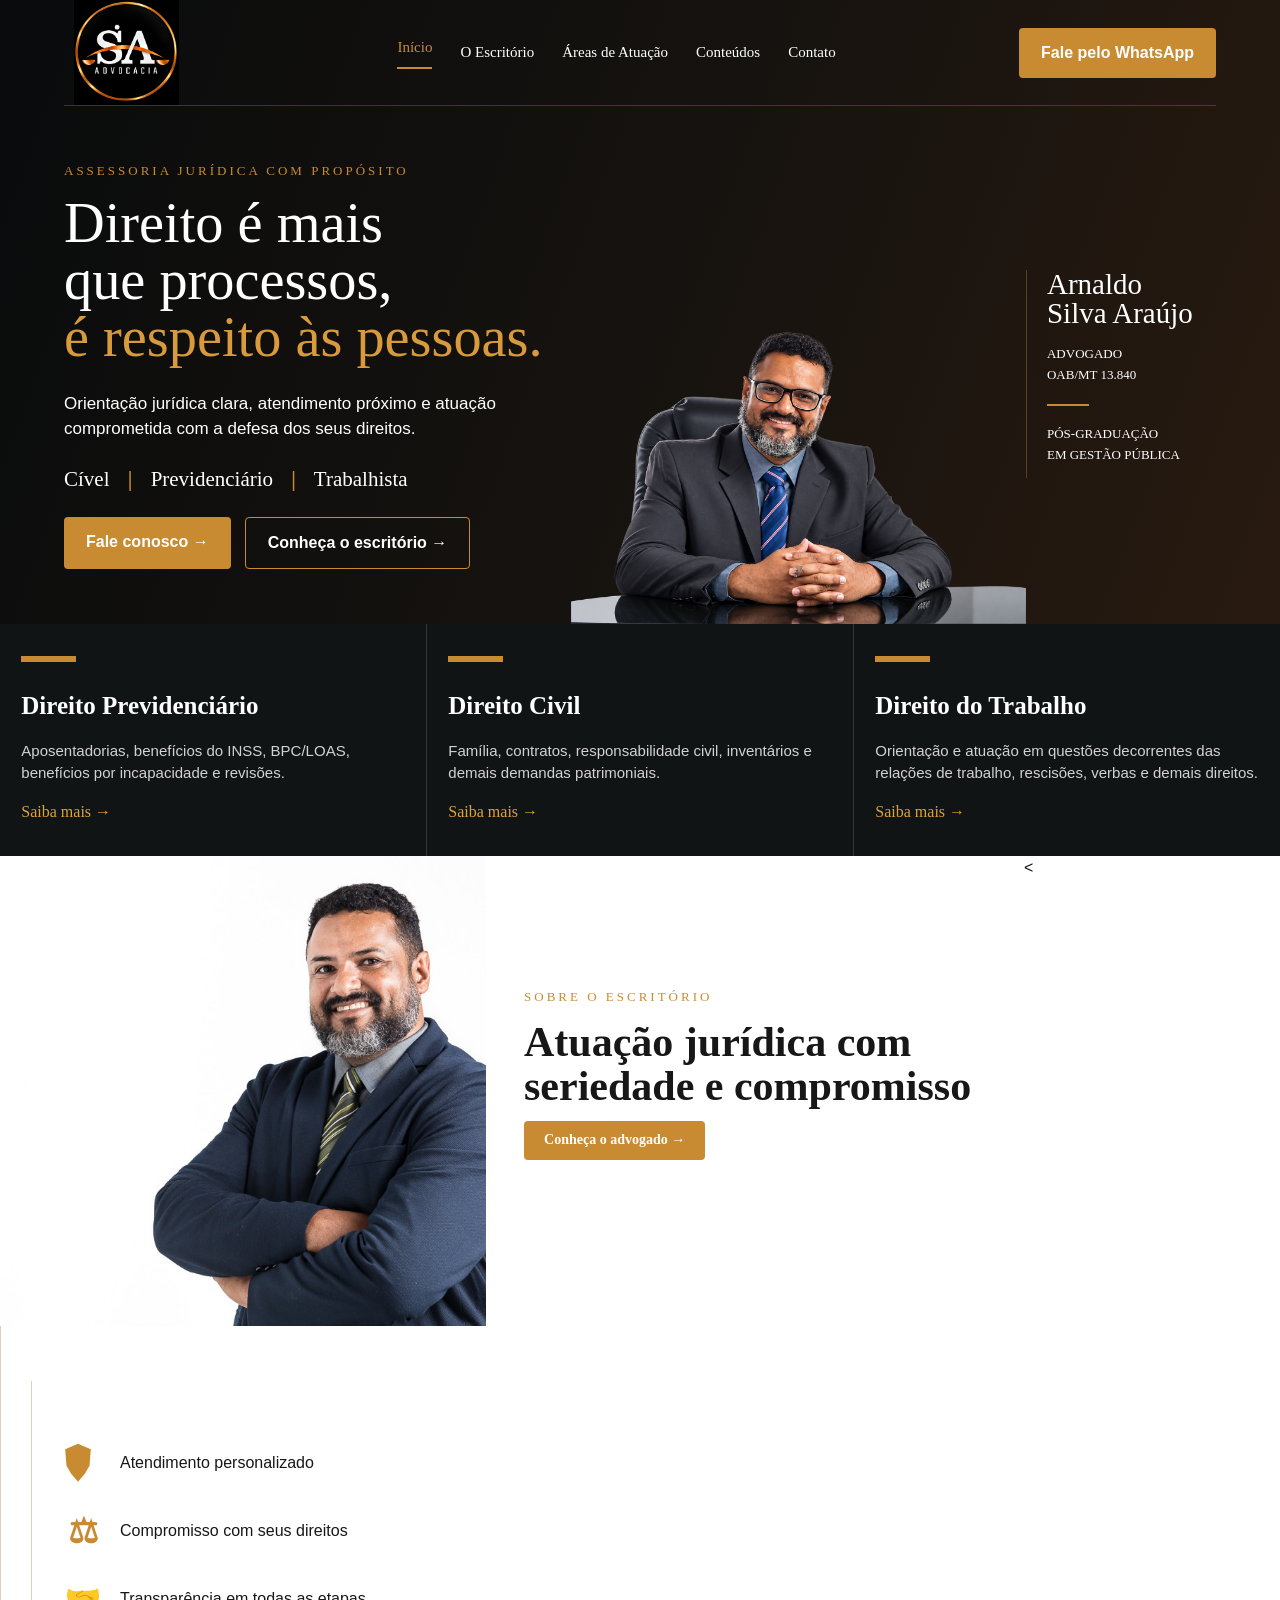
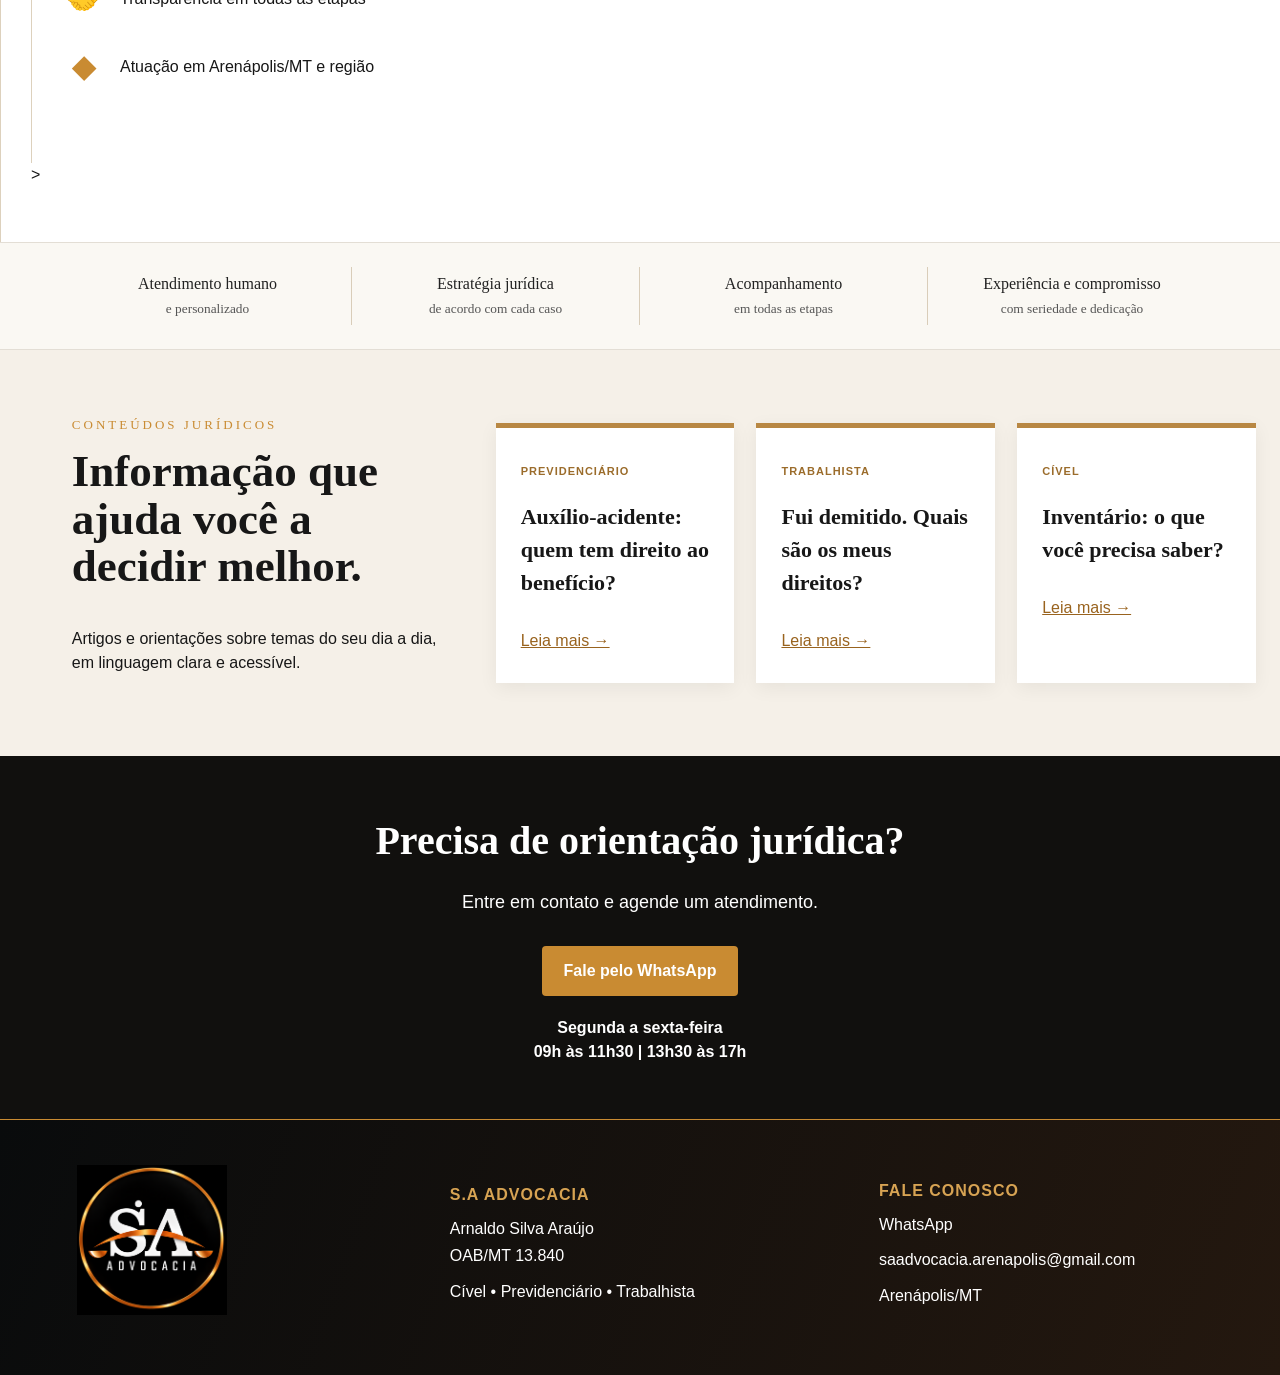
==== commit 25772641: "Update index.html" ====
--- a/index.html
+++ b/index.html
@@ -9,6 +9,6 @@
 </ul>></section>
 <section class="features"><div>Atendimento humano<br><small>e personalizado</small></div><div>Estratégia jurídica<br><small>de acordo com cada caso</small></div><div>Acompanhamento<br><small>em todas as etapas</small></div><div>Experiência e compromisso<br><small>com seriedade e dedicação</small></div></section>
 <section id="conteudos" class="content light"><div><span class="eyebrow">CONTEÚDOS JURÍDICOS</span><h2>Informação que<br>ajuda você a decidir melhor.</h2><p>Artigos e orientações sobre temas do seu dia a dia, em linguagem clara e acessível.</p></div><div class="posts"><article><b>PREVIDENCIÁRIO</b><h3>Auxílio-acidente: quem tem direito ao benefício?</h3><a href="auxilio-acidente.html">Leia mais →</a></article><article><b>TRABALHISTA</b><h3>Fui demitido. Quais são os meus direitos?</h3><a href="demissao-direitos.html">Leia mais →</a></article><article><b>CÍVEL</b><h3>Inventário: o que você precisa saber?</h3><a href="inventario.html">Leia mais →</a></article></div></section>
-<section class="cta"><h2>Precisa de orientação jurídica?</h2><p>Entre em contato e agende um atendimento.</p><<a class="btn" href="https://wa.me/5565999632286" target="_blank">Fale pelo WhatsApp</a><strong>Segunda a sexta-feira<br>09h às 11h30 | 13h30 às 17h</strong></section>
+<section class="cta"><h2>Precisa de orientação jurídica?</h2><p>Entre em contato e agende um atendimento.</p><a class="btn" href="https://wa.me/5565999632286" target="_blank">Fale pelo WhatsApp</a><strong>Segunda a sexta-feira<br>09h às 11h30 | 13h30 às 17h</strong></section>
 <footer id="contato"><img src="logo.png" class="footer-logo"><div><b>S.A ADVOCACIA</b><p>Arnaldo Silva Araújo<br>OAB/MT 13.840</p><p>Cível • Previdenciário • Trabalhista</p></div><div><b>FALE CONOSCO</b><p><a href="https://wa.me/5565999632286" target="_blank">WhatsApp</a></p><p><a href="https://mail.google.com/mail/?view=cm&fs=1&to=saadvocacia.arenapolis@gmail.com">saadvocacia.arenapolis@gmail.com</a></p><p>Arenápolis/MT</p></div></footer>
 </body></html>
--- a/style.css
+++ b/style.css
@@ -486,17 +486,16 @@
   }
 
   .about{
-    grid-template-columns:40% 60%;
-  }
-
-  .about ul{
-    grid-column:1/-1;
-    display:grid;
-    grid-template-columns:repeat(2,1fr);
-    border-left:0;
-    border-top:1px solid #ddd1bd;
-    padding:30px 7%;
-  }
+    grid-template-columns:38% 42% 20%;
+}
+
+.about ul{
+    grid-column:auto;
+    border-left:1px solid #ddd1bd;
+    border-top:0;
+    display:block;
+    padding:55px 30px;
+}
 
   .content{
     grid-template-columns:1fr;
@@ -737,3 +736,65 @@
     width: 100%;
   }
 }
+/* ÍCONES DOURADOS - SOBRE O ESCRITÓRIO */
+
+.lista-diferenciais {
+  list-style: none;
+  padding: 0;
+  margin: 0;
+}
+
+.lista-diferenciais li {
+  position: relative;
+  min-height: 54px;
+  padding-left: 58px;
+  margin-bottom: 14px;
+  display: flex;
+  align-items: center;
+}
+
+.lista-diferenciais li::before {
+  position: absolute;
+  left: 0;
+  width: 42px;
+  text-align: center;
+  color: #c98b32;
+  font-size: 32px;
+  line-height: 1;
+}
+
+/* Escudo */
+.lista-diferenciais .icone-escudo::before {
+  content: "";
+  width: 32px;
+  height: 38px;
+  background-color: #c98b32;
+  clip-path: polygon(
+    50% 0%,
+    90% 14%,
+    86% 58%,
+    72% 78%,
+    50% 100%,
+    28% 78%,
+    14% 58%,
+    10% 14%
+  );
+}
+
+/* Balança da Justiça */
+.lista-diferenciais .icone-balanca::before {
+  content: "⚖";
+  font-size: 34px;
+}
+
+/* Aperto de mãos */
+.lista-diferenciais .icone-maos::before {
+  content: "🤝";
+  font-size: 29px;
+}
+
+/* Localização / atuação regional */
+.lista-diferenciais .icone-mapa::before {
+  content: "◆";
+  font-size: 30px;
+}
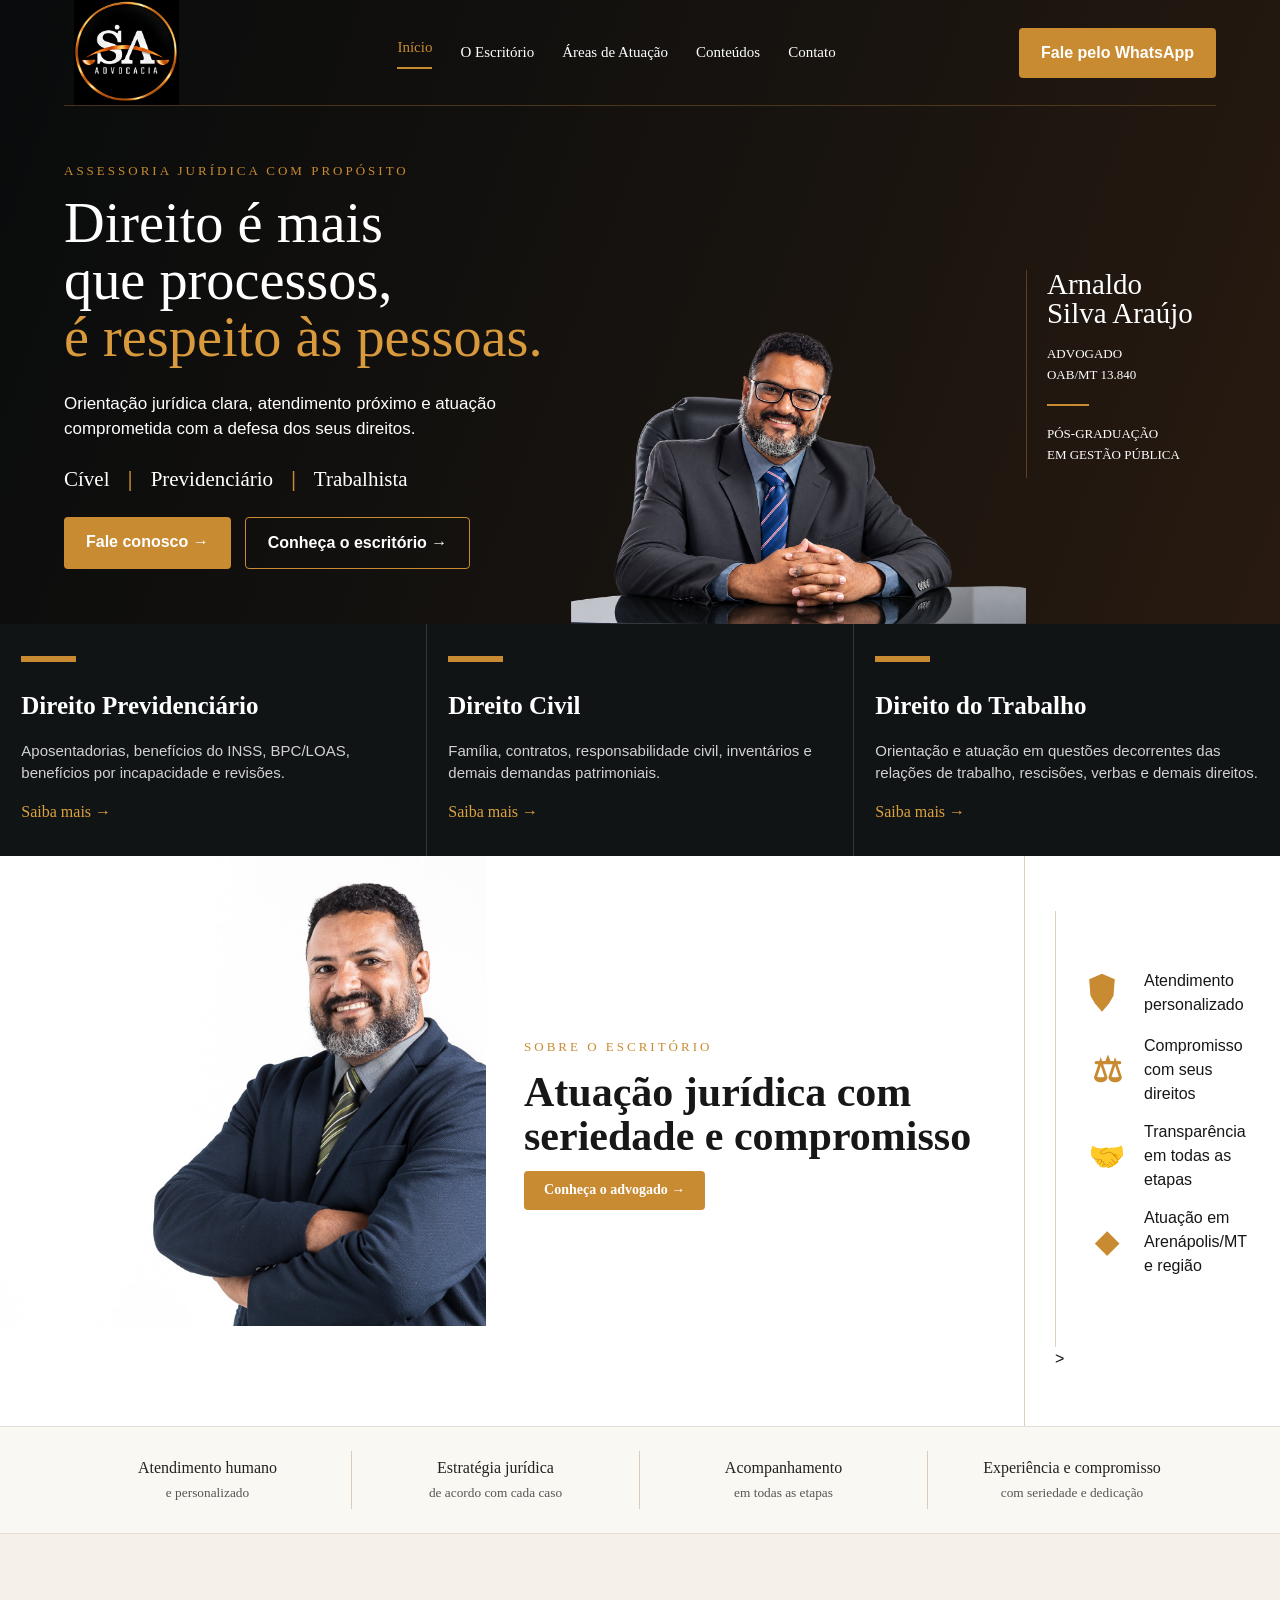
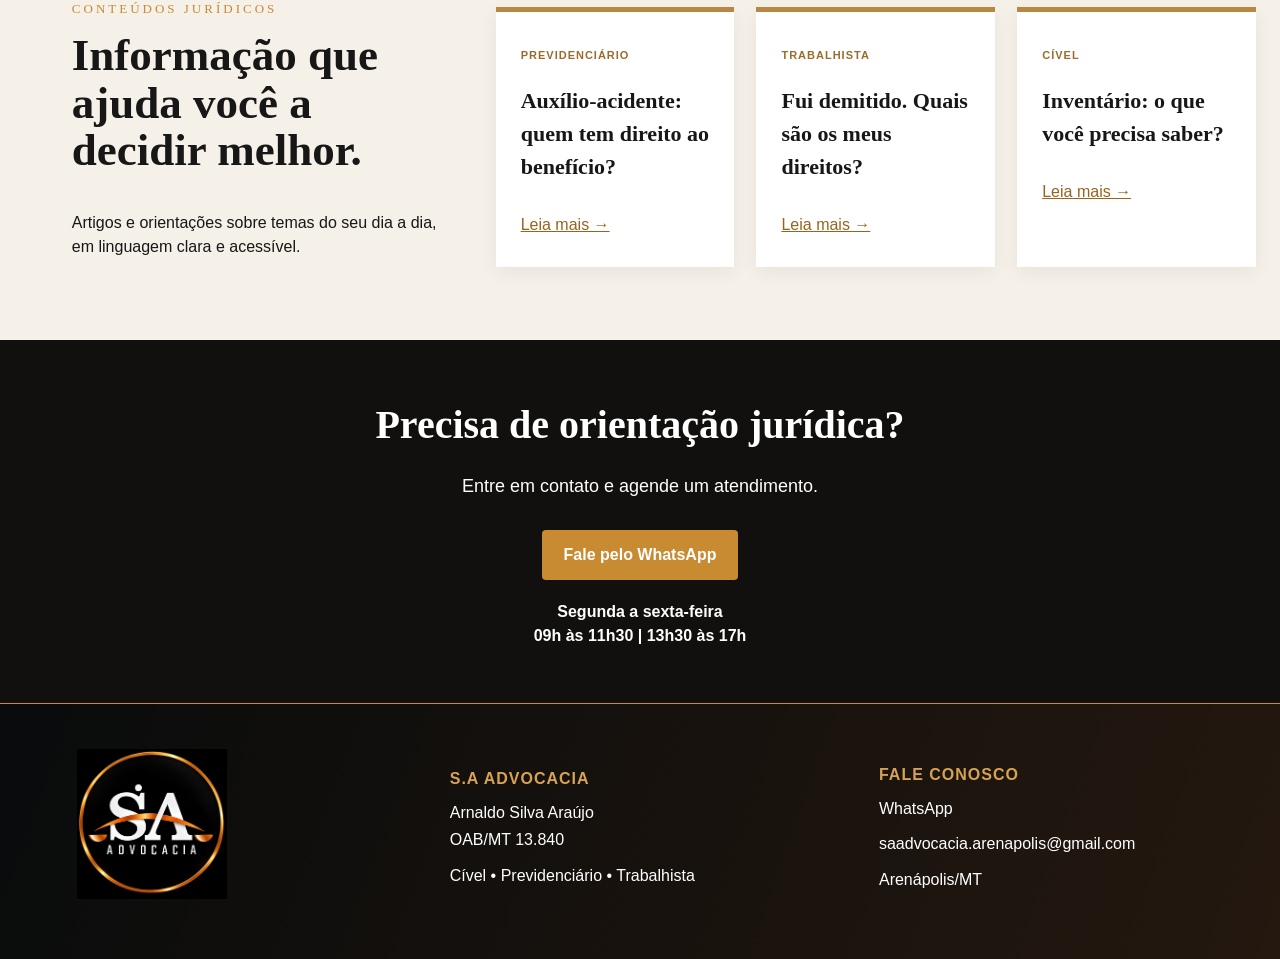
==== commit 8dfe9359: "Update index.html" ====
--- a/index.html
+++ b/index.html
@@ -1,7 +1,7 @@
 <!doctype html><html lang="pt-BR"><head><meta charset="utf-8"><meta name="viewport" content="width=device-width,initial-scale=1"><title>S.A Advocacia | Arenápolis/MT</title><meta name="description" content="S.A Advocacia — atuação Cível, Previdenciária e Trabalhista em Arenápolis/MT."><link rel="stylesheet" href="style.css"></head><body>
 <header class="hero" id="inicio"><nav><img src="logo.png" class="logo"><div class="links"><a href="#inicio">Início</a><a href="#escritorio">O Escritório</a><a href="#areas">Áreas de Atuação</a><a href="#conteudos">Conteúdos</a><a href="#contato">Contato</a></div><a class="btn" href="https://wa.me/5565999632286">Fale pelo WhatsApp</a></nav><div class="hero-grid"><div><span class="eyebrow">ASSESSORIA JURÍDICA COM PROPÓSITO</span><h1>Direito é mais<br>que processos,<br><em>é respeito às pessoas.</em></h1><p>Orientação jurídica clara, atendimento próximo e atuação comprometida com a defesa dos seus direitos.</p><div class="areas-inline">Cível <b>|</b> Previdenciário <b>|</b> Trabalhista</div><div class="actions"><a class="btn" href="https://wa.me/5565999632286">Fale conosco →</a><a class="btn outline" href="#escritorio">Conheça o escritório →</a></div></div><div class="portrait"><img src="arnaldo-sentado-mesa-final.png.png" alt="Arnaldo Silva Araújo"><aside><h2>Arnaldo<br>Silva Araújo</h2><p>ADVOGADO<br>OAB/MT 13.840</p><hr><p>PÓS-GRADUAÇÃO<br>EM GESTÃO PÚBLICA</p></aside></div></div></header>
 <section id="areas" class="light"><div class="section-head"><div><span class="eyebrow">ÁREAS DE ATUAÇÃO</span><h2>Como podemos<br>ajudar você?</h2></div><p>Atuação jurídica com seriedade, foco na solução e respeito às pessoas.</p></div><div class="cards"><article><div class="card-img previd"></div><h3>Direito Previdenciário</h3><p>Aposentadorias, benefícios do INSS, BPC/LOAS, benefícios por incapacidade e revisões.</p><a href="#contato">Saiba mais →</a></article><article><div class="card-img civil"></div><h3>Direito Civil</h3><p>Família, contratos, responsabilidade civil, inventários e demais demandas patrimoniais.</p><a href="#contato">Saiba mais →</a></article><article><div class="card-img trabalho"></div><h3>Direito do Trabalho</h3><p>Orientação e atuação em questões decorrentes das relações de trabalho, rescisões, verbas e demais direitos.</p><a href="#contato">Saiba mais →</a></article></div></section>
-<section id="escritorio" class="about"><img src="arnaldo-bracos-cruzados.jpg" alt="Arnaldo Silva Araújo"><div><span class="eyebrow">SOBRE O ESCRITÓRIO</span><h2>Atuação jurídica com<br>seriedade e compromisso<A S.A Advocacia, sob a responsabilidade do advogado Arnaldo Silva Araújo – OAB/MT 13.840, presta atendimento nas áreas Cível, Previdenciária e Trabalhista, com orientação jurídica clara, atendimento próximo e atuação comprometida com a defesa dos direitos de seus clientes.</p><a class="btn" href="#contato">Conheça o advogado →</a></div><<ul class="lista-diferenciais">
+<section id="escritorio" class="about"><img src="arnaldo-bracos-cruzados.jpg" alt="Arnaldo Silva Araújo"><div><span class="eyebrow">SOBRE O ESCRITÓRIO</span><h2>Atuação jurídica com<br>seriedade e compromisso<A S.A Advocacia, sob a responsabilidade do advogado Arnaldo Silva Araújo – OAB/MT 13.840, presta atendimento nas áreas Cível, Previdenciária e Trabalhista, com orientação jurídica clara, atendimento próximo e atuação comprometida com a defesa dos direitos de seus clientes.</p><a class="btn" href="#contato">Conheça o advogado →</a></div><ul class="lista-diferenciais">
 <ul class="lista-diferenciais"><li class="item-icone icone-escudo">Atendimento personalizado</li>
 <li class="item-icone icone-balanca">Compromisso com seus direitos</li>
 <li class="item-icone icone-maos">Transparência em todas as etapas</li>
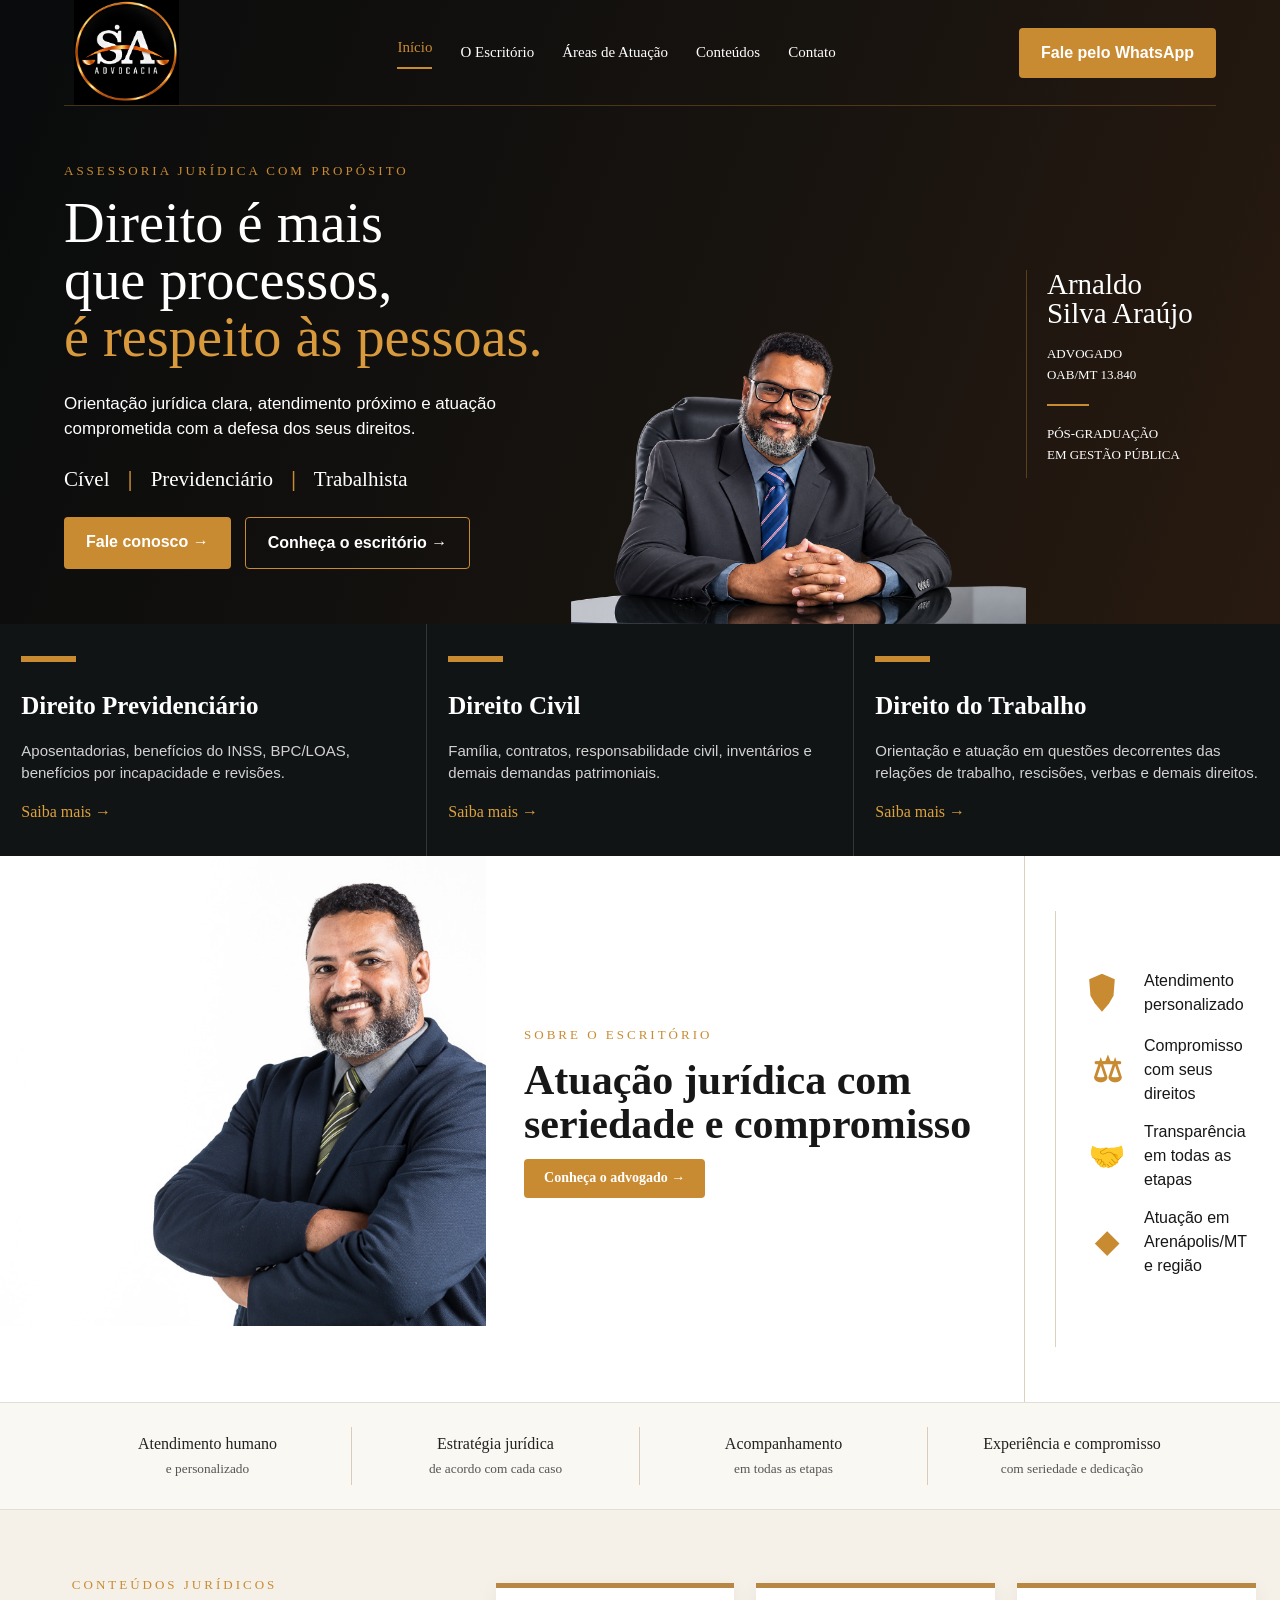
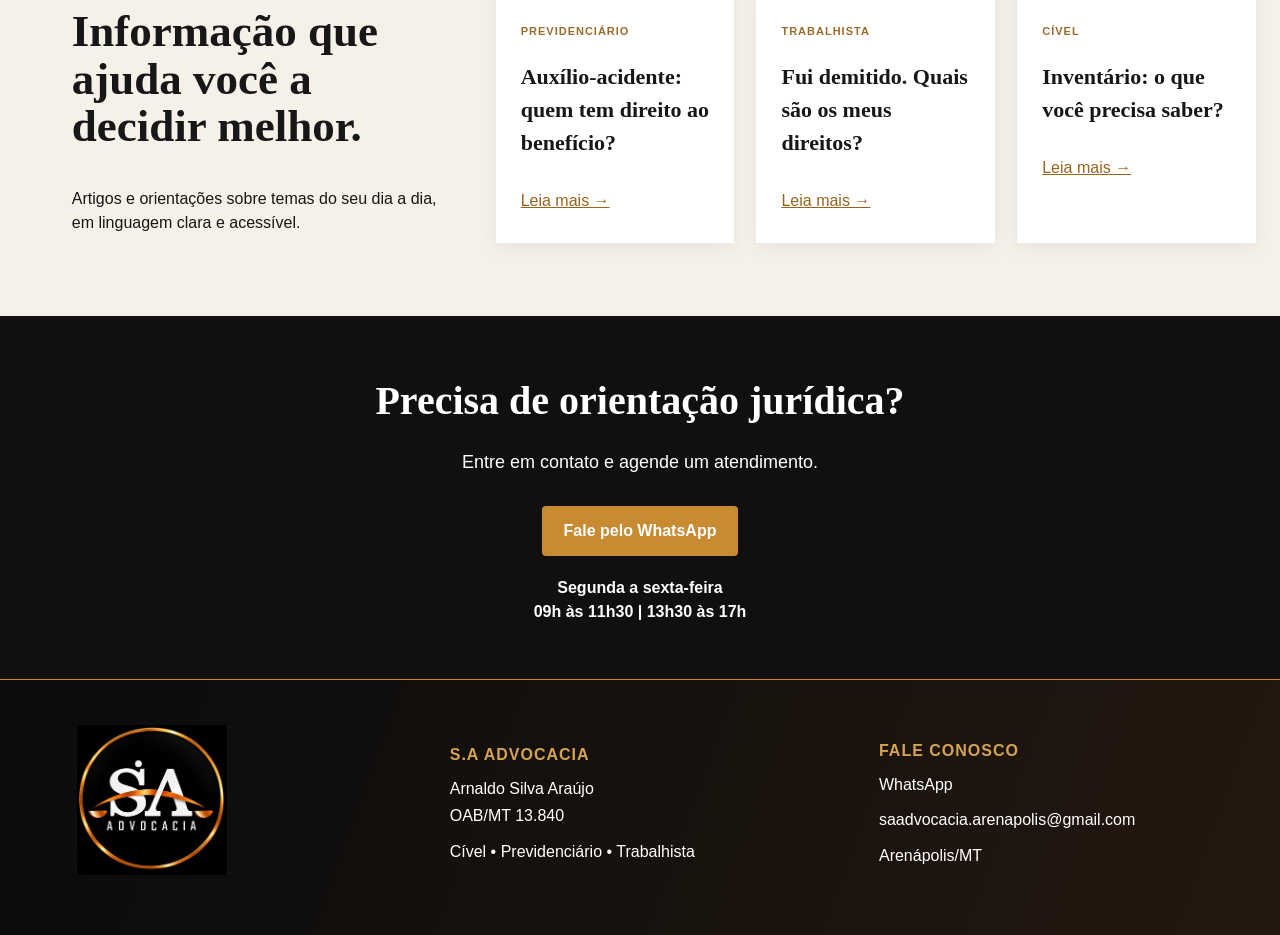
==== commit 5fe1dbff: "Update index.html" ====
--- a/index.html
+++ b/index.html
@@ -6,7 +6,7 @@
 <li class="item-icone icone-balanca">Compromisso com seus direitos</li>
 <li class="item-icone icone-maos">Transparência em todas as etapas</li>
 <li class="item-icone icone-mapa">Atuação em Arenápolis/MT e região</li>
-</ul>></section>
+</ul></section>
 <section class="features"><div>Atendimento humano<br><small>e personalizado</small></div><div>Estratégia jurídica<br><small>de acordo com cada caso</small></div><div>Acompanhamento<br><small>em todas as etapas</small></div><div>Experiência e compromisso<br><small>com seriedade e dedicação</small></div></section>
 <section id="conteudos" class="content light"><div><span class="eyebrow">CONTEÚDOS JURÍDICOS</span><h2>Informação que<br>ajuda você a decidir melhor.</h2><p>Artigos e orientações sobre temas do seu dia a dia, em linguagem clara e acessível.</p></div><div class="posts"><article><b>PREVIDENCIÁRIO</b><h3>Auxílio-acidente: quem tem direito ao benefício?</h3><a href="auxilio-acidente.html">Leia mais →</a></article><article><b>TRABALHISTA</b><h3>Fui demitido. Quais são os meus direitos?</h3><a href="demissao-direitos.html">Leia mais →</a></article><article><b>CÍVEL</b><h3>Inventário: o que você precisa saber?</h3><a href="inventario.html">Leia mais →</a></article></div></section>
 <section class="cta"><h2>Precisa de orientação jurídica?</h2><p>Entre em contato e agende um atendimento.</p><a class="btn" href="https://wa.me/5565999632286" target="_blank">Fale pelo WhatsApp</a><strong>Segunda a sexta-feira<br>09h às 11h30 | 13h30 às 17h</strong></section>
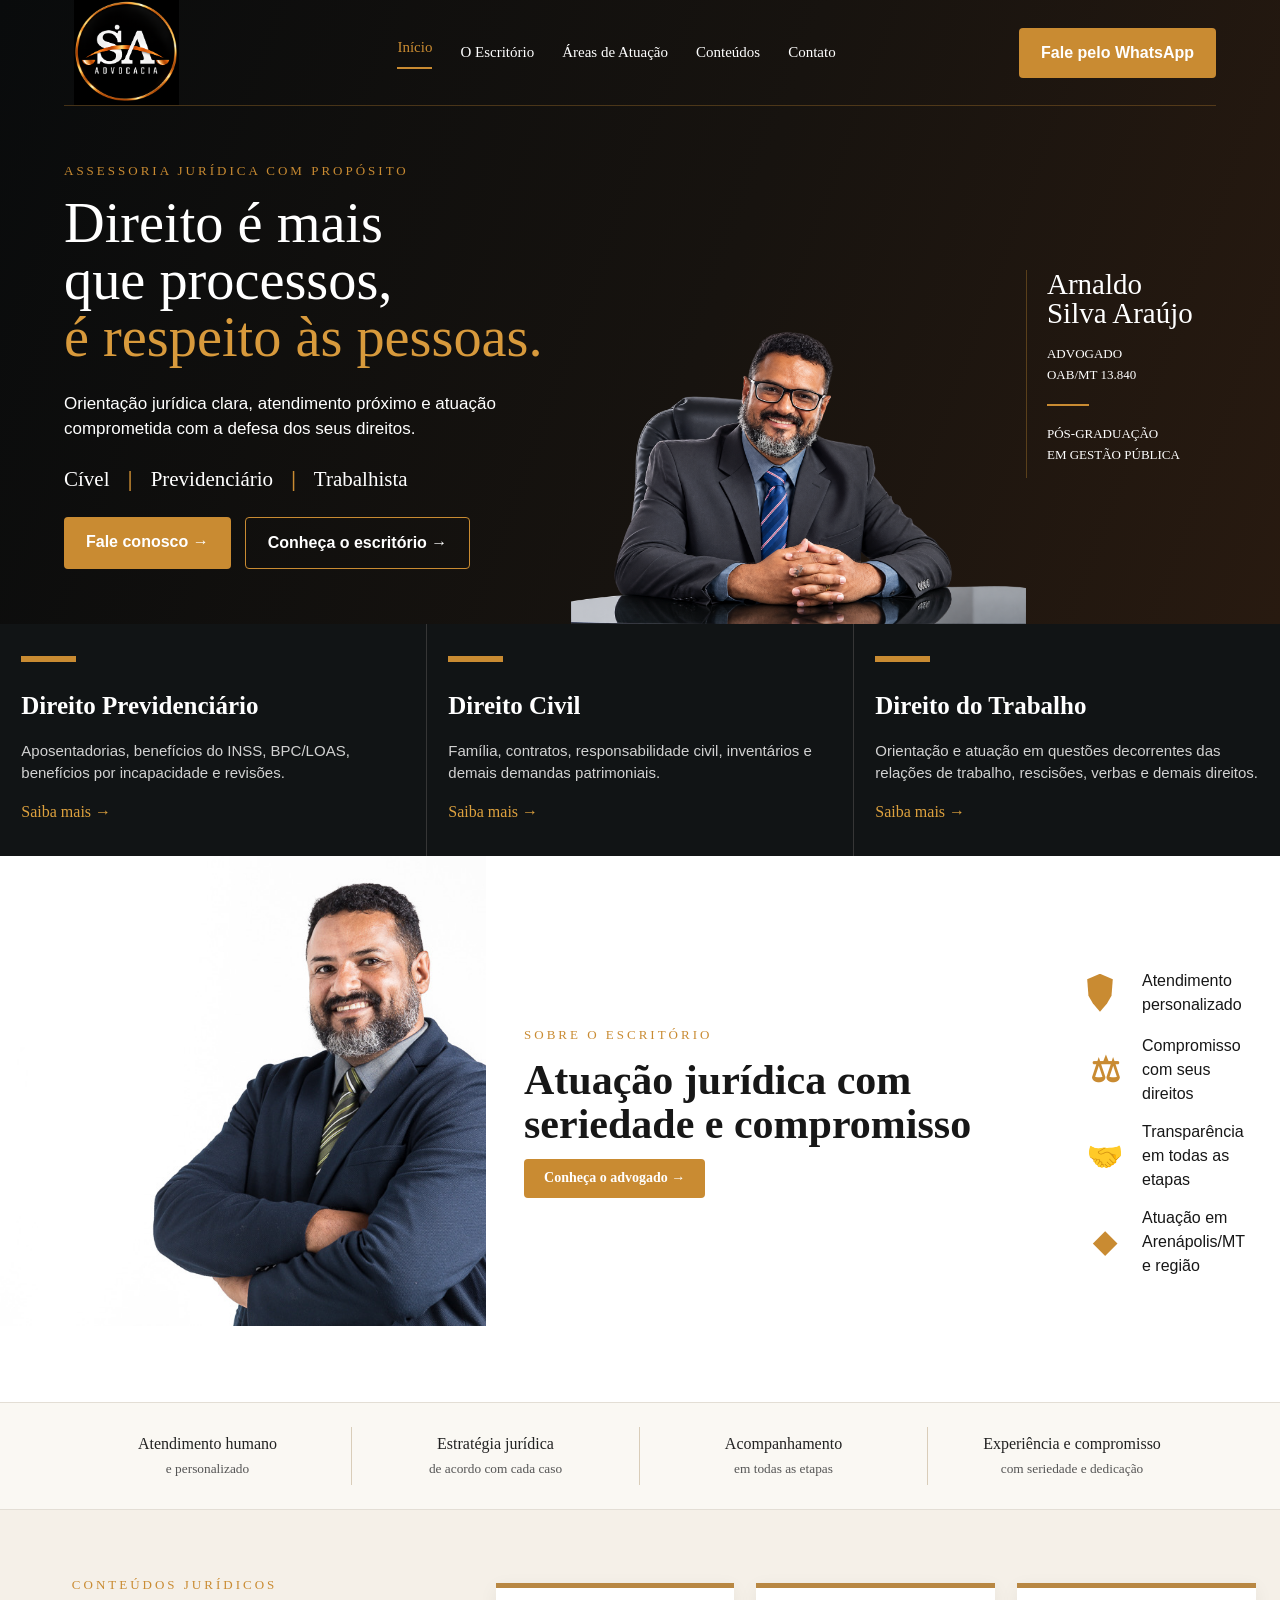
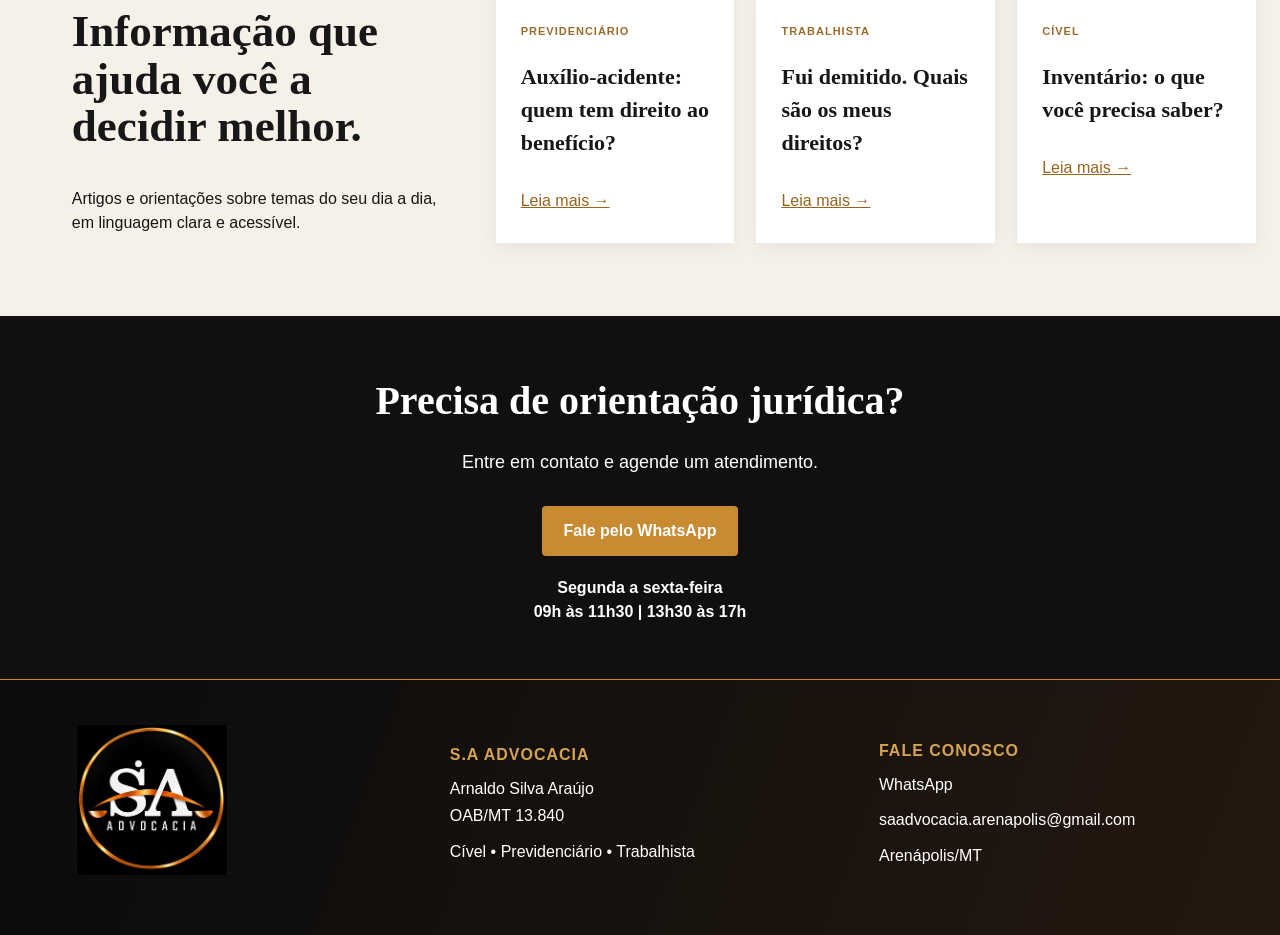
==== commit 2f4f7933: "Update index.html" ====
--- a/index.html
+++ b/index.html
@@ -1,4 +1,4 @@
-<!doctype html><html lang="pt-BR"><head><meta charset="utf-8"><meta name="viewport" content="width=device-width,initial-scale=1"><title>S.A Advocacia | Arenápolis/MT</title><meta name="description" content="S.A Advocacia — atuação Cível, Previdenciária e Trabalhista em Arenápolis/MT."><link rel="stylesheet" href="style.css"></head><body>
+<!doctype html><html lang="pt-BR"><head><meta charset="utf-8"><meta name="viewport" content="width=device-width,initial-scale=1"><title>Advogado em Arenápolis/MT | S.A Advocacia</title><meta name="description" content="S.A Advocacia em Arenápolis/MT. Atuação nas áreas Cível, Previdenciária e Trabalhista, com atendimento personalizado e orientação jurídica clara."><link rel="stylesheet" href="style.css"></head><body>
 <header class="hero" id="inicio"><nav><img src="logo.png" class="logo"><div class="links"><a href="#inicio">Início</a><a href="#escritorio">O Escritório</a><a href="#areas">Áreas de Atuação</a><a href="#conteudos">Conteúdos</a><a href="#contato">Contato</a></div><a class="btn" href="https://wa.me/5565999632286">Fale pelo WhatsApp</a></nav><div class="hero-grid"><div><span class="eyebrow">ASSESSORIA JURÍDICA COM PROPÓSITO</span><h1>Direito é mais<br>que processos,<br><em>é respeito às pessoas.</em></h1><p>Orientação jurídica clara, atendimento próximo e atuação comprometida com a defesa dos seus direitos.</p><div class="areas-inline">Cível <b>|</b> Previdenciário <b>|</b> Trabalhista</div><div class="actions"><a class="btn" href="https://wa.me/5565999632286">Fale conosco →</a><a class="btn outline" href="#escritorio">Conheça o escritório →</a></div></div><div class="portrait"><img src="arnaldo-sentado-mesa-final.png.png" alt="Arnaldo Silva Araújo"><aside><h2>Arnaldo<br>Silva Araújo</h2><p>ADVOGADO<br>OAB/MT 13.840</p><hr><p>PÓS-GRADUAÇÃO<br>EM GESTÃO PÚBLICA</p></aside></div></div></header>
 <section id="areas" class="light"><div class="section-head"><div><span class="eyebrow">ÁREAS DE ATUAÇÃO</span><h2>Como podemos<br>ajudar você?</h2></div><p>Atuação jurídica com seriedade, foco na solução e respeito às pessoas.</p></div><div class="cards"><article><div class="card-img previd"></div><h3>Direito Previdenciário</h3><p>Aposentadorias, benefícios do INSS, BPC/LOAS, benefícios por incapacidade e revisões.</p><a href="#contato">Saiba mais →</a></article><article><div class="card-img civil"></div><h3>Direito Civil</h3><p>Família, contratos, responsabilidade civil, inventários e demais demandas patrimoniais.</p><a href="#contato">Saiba mais →</a></article><article><div class="card-img trabalho"></div><h3>Direito do Trabalho</h3><p>Orientação e atuação em questões decorrentes das relações de trabalho, rescisões, verbas e demais direitos.</p><a href="#contato">Saiba mais →</a></article></div></section>
 <section id="escritorio" class="about"><img src="arnaldo-bracos-cruzados.jpg" alt="Arnaldo Silva Araújo"><div><span class="eyebrow">SOBRE O ESCRITÓRIO</span><h2>Atuação jurídica com<br>seriedade e compromisso<A S.A Advocacia, sob a responsabilidade do advogado Arnaldo Silva Araújo – OAB/MT 13.840, presta atendimento nas áreas Cível, Previdenciária e Trabalhista, com orientação jurídica clara, atendimento próximo e atuação comprometida com a defesa dos direitos de seus clientes.</p><a class="btn" href="#contato">Conheça o advogado →</a></div><ul class="lista-diferenciais">
--- a/style.css
+++ b/style.css
@@ -299,8 +299,8 @@
   padding:55px 30px;
   margin:0;
   align-self:center;
-  border-left:1px solid #ddd1bd;
-}
+  
+  }
 .about .btn{
   display:inline-block;
   padding:12px 20px;
